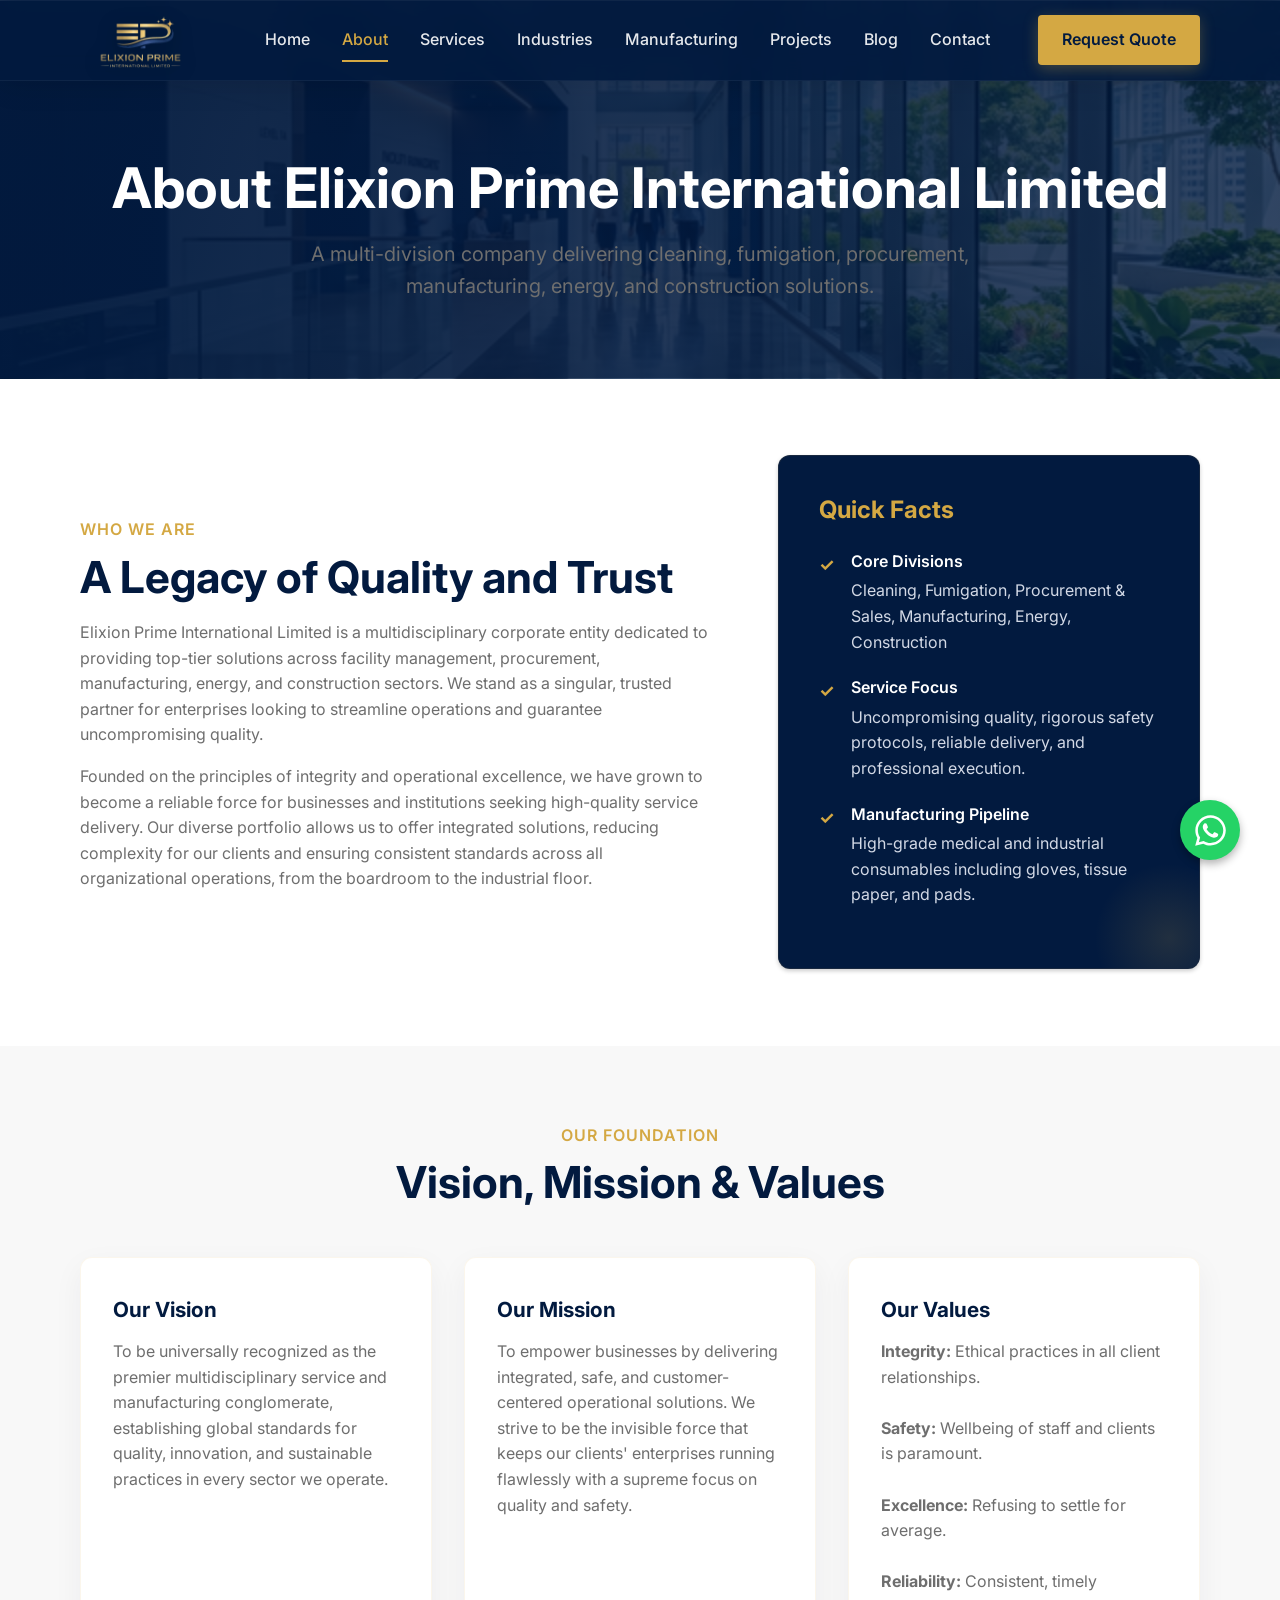
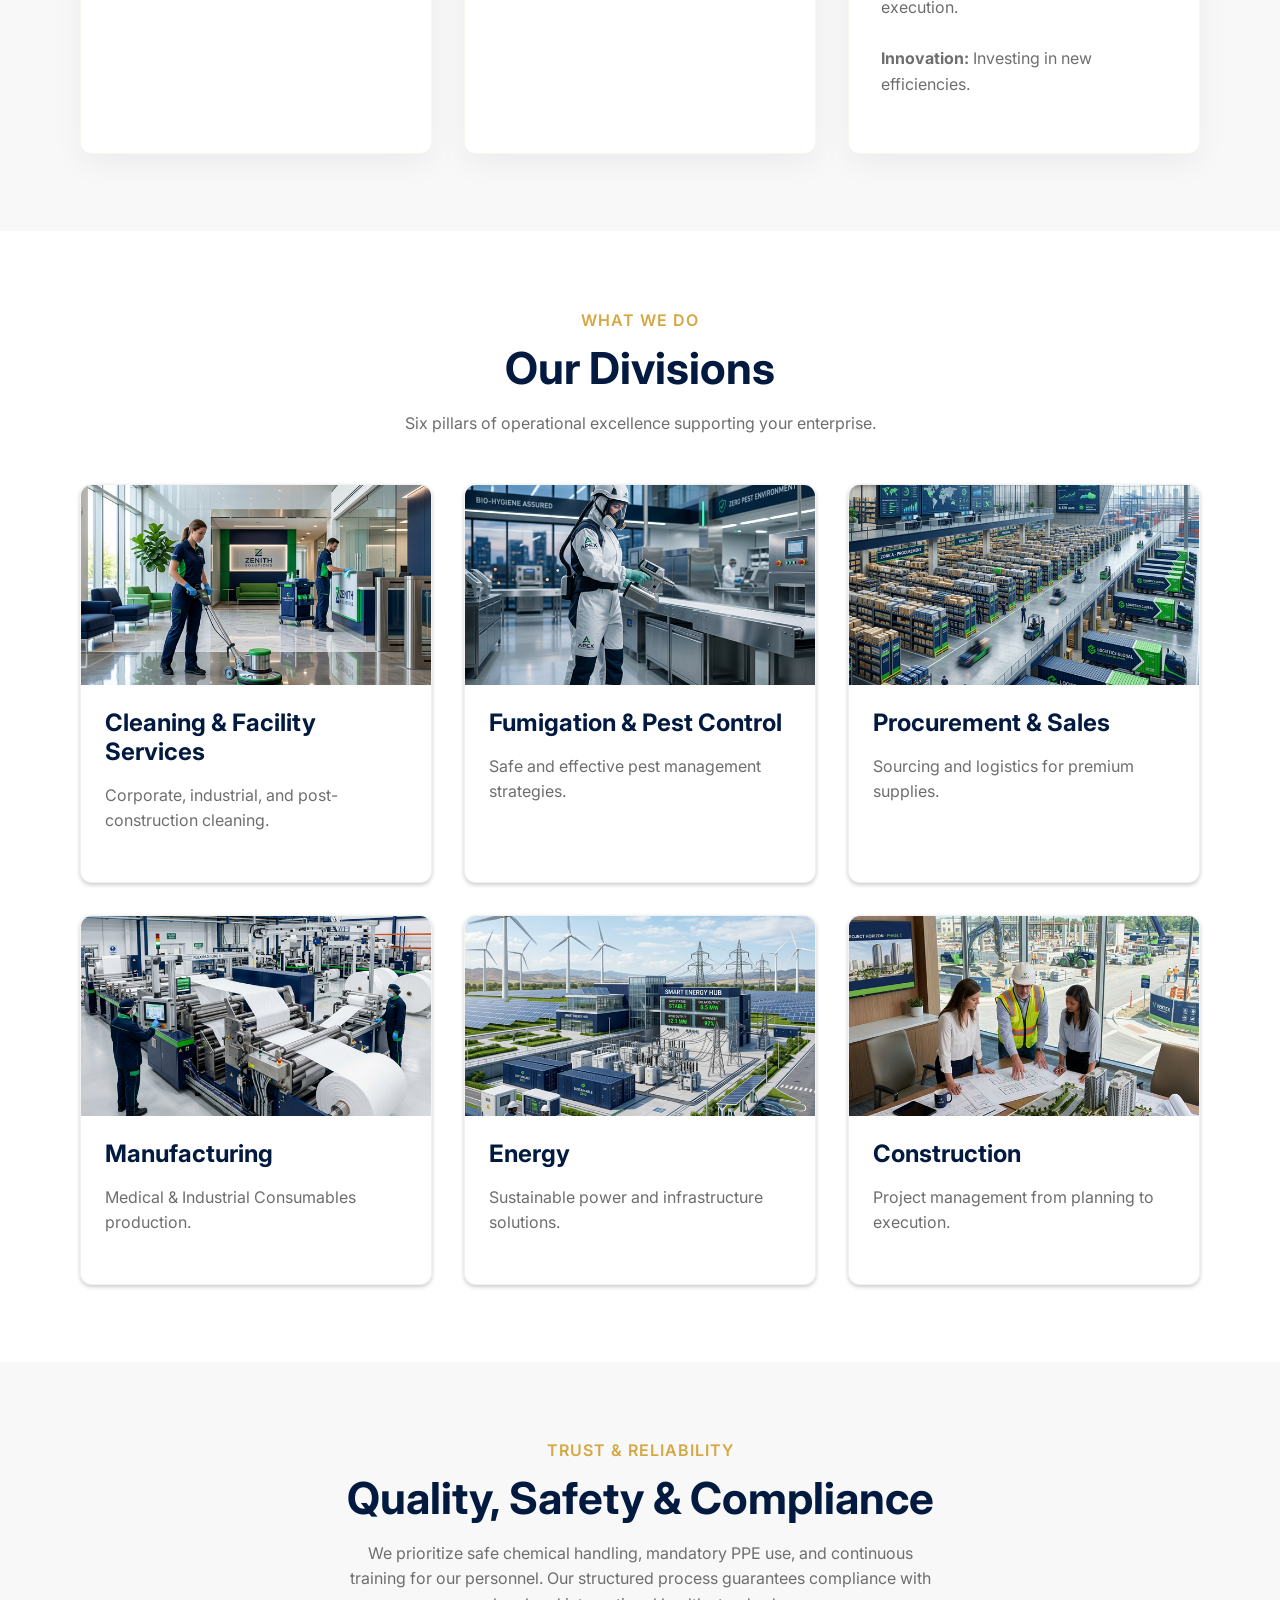
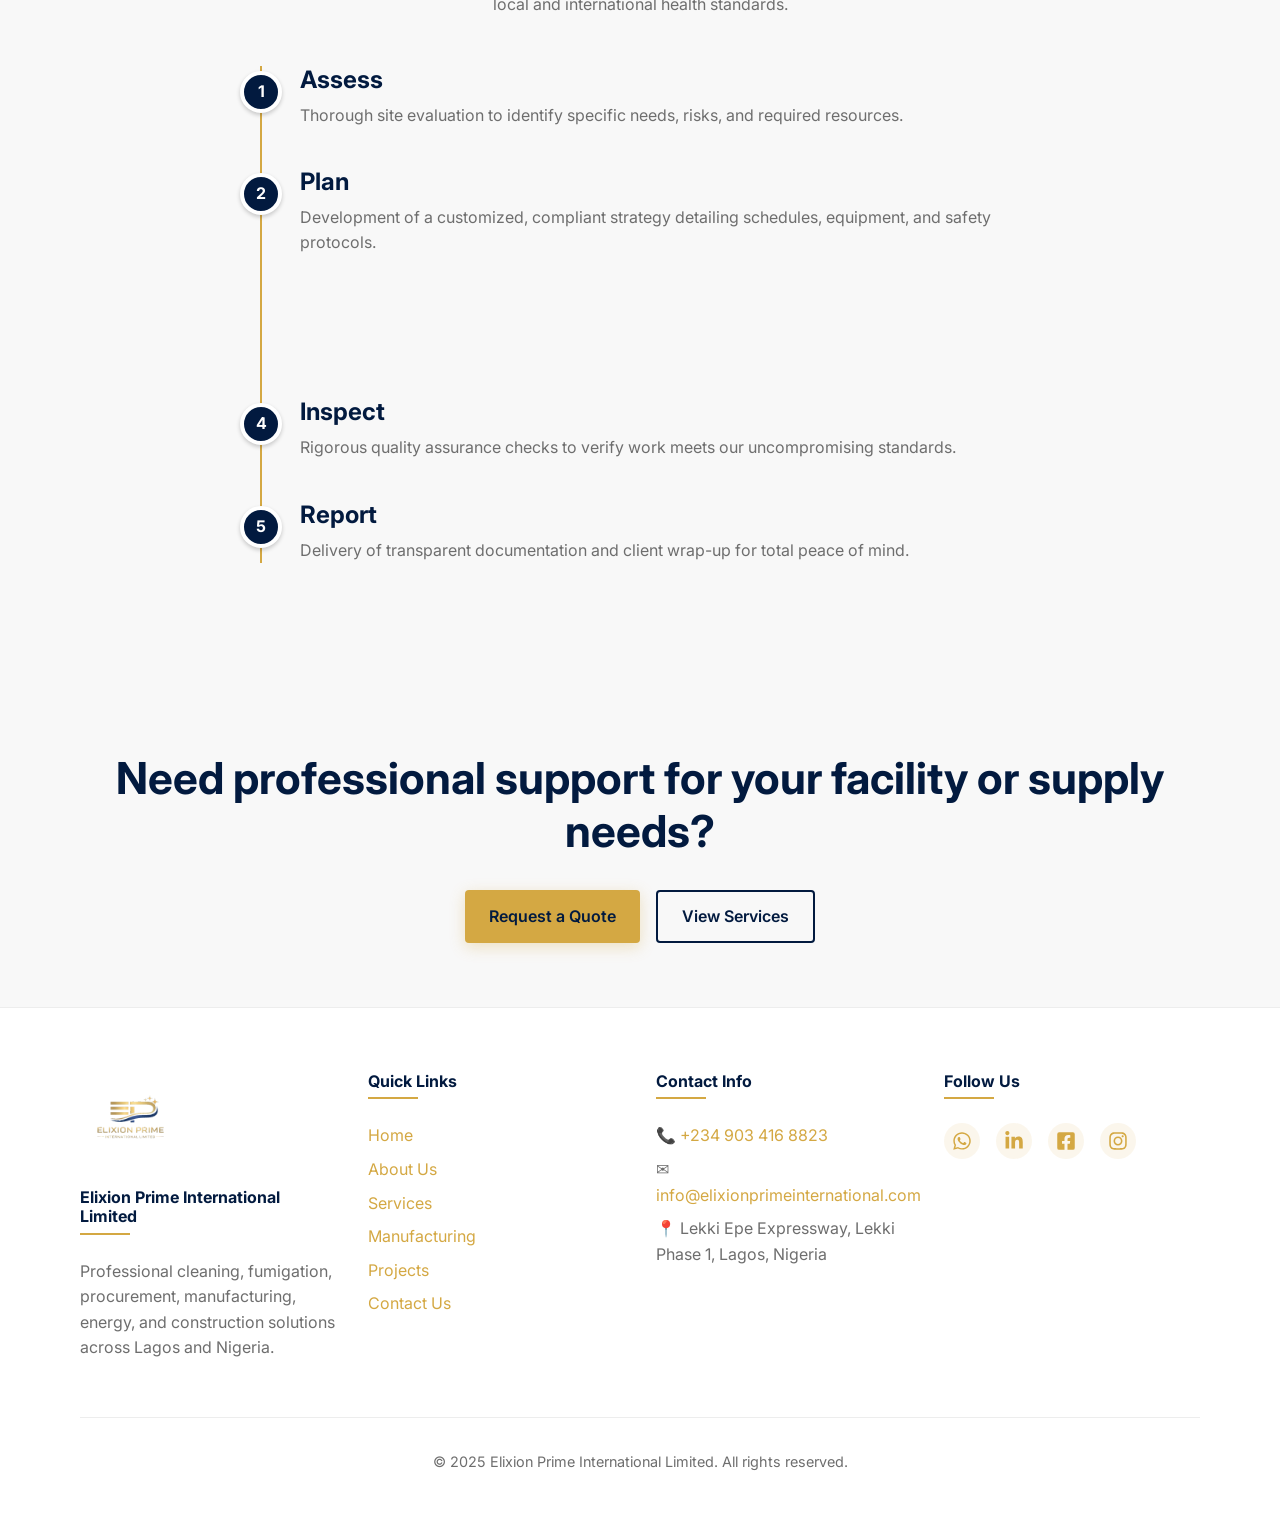
==== about.html @ bcce1fc8 "Add files via upload" ====
<!DOCTYPE html>
<html lang="en">

<head>
    <meta charset="UTF-8">
    <meta name="viewport" content="width=device-width, initial-scale=1.0">
    <title>About Us | Elixion Prime International</title>
    <meta name="description"
        content="Learn about Elixion Prime International Limited, our mission, vision, and core values. A multi-division company delivering cleaning, fumigation, procurement, manufacturing, energy, and construction solutions.">

    <!-- Open Graph Placeholders -->
    <meta property="og:title" content="About Us - Elixion Prime International Limited">
    <meta property="og:description"
        content="A multi-division company delivering cleaning, fumigation, procurement, manufacturing, energy, and construction solutions.">
    <meta property="og:image" content="https://www.elixionprimeinternational.com/logo.png">
    <meta property="og:url" content="https://www.elixionprime.com/about.html">

    <link rel="preconnect" href="https://fonts.googleapis.com">
    <link rel="preconnect" href="https://fonts.gstatic.com" crossorigin>
    <link href="https://fonts.googleapis.com/css2?family=Inter:wght@400;500;600;700;800&display=swap" rel="stylesheet">
    <link rel="stylesheet" href="styles.css">
    <link rel="stylesheet" href="components.css">
    
    <style>
        /* Premium Page Overrides */
        .page-hero {
            position: relative;
            background-color: var(--color-primary) !important;
            background-image: linear-gradient(to right, rgba(2, 26, 63, 0.95) 0%, rgba(2, 26, 63, 0.8) 100%), url('hero-bg.png') !important;
            background-size: cover !important;
            background-position: center !important;
            padding: clamp(8rem, 12vw, 10rem) 0 clamp(4rem, 6vw, 6rem) !important;
            color: var(--color-white) !important;
            margin-top: -80px; /* Pull up behind the transparent header */
            text-align: center;
        }

        .page-hero h1 {
            color: var(--color-white) !important;
            font-size: clamp(2.5rem, 5vw, 3.5rem);
            margin-bottom: 1rem;
            position: relative;
            z-index: 2;
        }

        .page-hero p {
            position: relative;
            z-index: 2;
        }

        .about-grid {
            display: grid;
            grid-template-columns: 3fr 2fr;
            gap: 4rem;
            align-items: center;
        }

        @media (max-width: 992px) {
            .about-grid {
                grid-template-columns: 1fr;
            }
        }

        .value-cards {
            display: grid;
            grid-template-columns: repeat(auto-fit, minmax(280px, 1fr));
            gap: 2rem;
            margin-top: 3rem;
        }

        .value-card {
            background: var(--color-white);
            padding: 2.5rem 2rem;
            border-radius: 12px;
            box-shadow: 0 10px 30px rgba(2, 26, 63, 0.05);
            text-align: left;
            border: 1px solid rgba(212, 168, 67, 0.1);
            position: relative;
            overflow: hidden;
            transition: all 0.4s ease;
            height: 100%;
        }

        .value-card::before {
            content: '';
            position: absolute;
            top: 0;
            left: 0;
            width: 4px;
            height: 100%;
            background: var(--color-gold);
            transform: scaleY(0);
            transform-origin: bottom;
            transition: transform 0.4s ease;
        }

        .value-card:hover {
            transform: translateY(-5px);
            box-shadow: 0 15px 30px rgba(2, 26, 63, 0.08);
        }

        .value-card:hover::before {
            transform: scaleY(1);
            transform-origin: top;
        }
        
        .value-card h3 {
            color: var(--color-primary) !important;
            font-size: 1.3rem;
            margin-bottom: 1rem;
        }

        .quick-facts-card {
            background-color: var(--color-primary) !important;
            color: var(--color-white);
            padding: 2.5rem;
            border-radius: 12px;
            box-shadow: 0 15px 30px rgba(0,0,0,0.15);
            position: relative;
            overflow: hidden;
            border: 1px solid rgba(212, 168, 67, 0.1) !important;
        }

        .quick-facts-card::after {
            content: '';
            position: absolute;
            bottom: 0;
            right: 0;
            width: 150px;
            height: 150px;
            background: radial-gradient(circle, rgba(212, 168, 67, 0.15) 0%, transparent 70%);
            border-radius: 50%;
            transform: translate(30%, 30%);
            pointer-events: none;
        }

        .quick-facts-card h3 {
            color: var(--color-gold) !important;
            margin-bottom: 1.5rem;
            display: inline-block;
            border-bottom: none;
            font-size: 1.5rem;
        }

        .quick-facts-list {
            list-style: none;
            padding: 0;
            margin: 0;
        }

        .quick-facts-list li {
            margin-bottom: 1.25rem !important;
            padding-left: 2rem;
            position: relative;
            color: #D3D9E6 !important;
            line-height: 1.6;
        }

        .quick-facts-list li::before {
            content: '\2713';
            color: var(--color-gold);
            position: absolute;
            left: 0;
            top: 2px;
            font-weight: bold;
            font-size: 1.1rem;
        }

        .quick-facts-list strong {
            color: var(--color-white);
            font-weight: 600;
            display: block;
            margin-bottom: 0.25rem;
        }
    </style>
</head>

<body>

    <!-- Header -->
    <header class="header">
        <div class="container nav-container" style="position: relative;">
            <a href="index.html" class="logo"><img src="logo.png" alt="Elixion Prime logo"></a>
            <nav aria-label="Main Navigation">
                
        <ul class="nav-menu">
          <li><a href="index.html" class="nav-link">Home</a></li>
          <li><a href="about.html" class="nav-link active">About</a></li>
          <li class="dropdown">
            <a href="services.html" class="nav-link">Services</a>
            <div class="dropdown-content">
              <a href="cleaning.html">Professional Cleaning</a>
              <a href="fumigation.html">Fumigation & Pest Control</a>
              <a href="services.html">Procurement</a>
              <a href="manufacturing.html">Manufacturing</a>
              <a href="energy.html">Energy</a>
              <a href="construction.html">Construction</a>
            </div>
          </li>
          <li><a href="industries.html" class="nav-link">Industries</a></li>
          <li><a href="manufacturing.html" class="nav-link">Manufacturing</a></li>
          <li><a href="projects.html" class="nav-link">Projects</a></li>
          <li><a href="blog.html" class="nav-link">Blog</a></li>
          <li><a href="contact.html" class="nav-link">Contact</a></li>
          <li><a href="#" onclick="window.open(window.buildWaLink('Hello Elixion Prime, I’d like to request a quote. Service: [Cleaning/Fumigation/Procurement/Manufacturing/Energy/Construction]. Location: [ ].'), '_blank'); return false;" class="btn btn-primary" style="margin-left: 1rem;">Request Quote</a></li>
        </ul>
            </nav>
            <button class="hamburger" aria-expanded="false" aria-label="Toggle navigation">
                &#9776;
            </button>
        </div>
    </header>

    <!-- Page Hero -->
    <section class="page-hero">
        <div class="container">
            <h1>About Elixion Prime International Limited</h1>
            <p style="font-size: 1.25rem; max-width: 800px; margin: 0 auto; color: #E0E0E0;">A multi-division company
                delivering cleaning, fumigation, procurement, manufacturing, energy, and construction solutions.</p>
        </div>
    </section>

    <!-- Company Overview -->
    <section class="section">
        <div class="container about-grid">
            <div class="overview-text">
                <span class="section-subtitle">Who We Are</span>
                <h2>A Legacy of Quality and Trust</h2>
                <p>Elixion Prime International Limited is a multidisciplinary corporate entity dedicated to providing
                    top-tier solutions across facility management, procurement, manufacturing, energy, and construction
                    sectors. We stand as a singular, trusted partner for enterprises looking to streamline operations
                    and guarantee uncompromising quality.</p>
                <p>Founded on the principles of integrity and operational excellence, we have grown to become a reliable
                    force for businesses and institutions seeking high-quality service delivery. Our diverse
                    portfolio allows us to offer integrated solutions, reducing complexity for our clients and ensuring
                    consistent standards across all organizational operations, from the boardroom to the industrial
                    floor.</p>
            </div>

            <div class="quick-facts-card premium-animate-up">
                <h3>Quick Facts</h3>
                <ul class="quick-facts-list">
                    <li><strong>Core Divisions</strong> Cleaning, Fumigation, Procurement & Sales, Manufacturing, Energy, Construction</li>
                    <li><strong>Service Focus</strong> Uncompromising quality, rigorous safety protocols, reliable delivery, and professional execution.</li>
                    <li><strong>Manufacturing Pipeline</strong> High-grade medical and industrial consumables including gloves, tissue paper, and pads.</li>
                </ul>
            </div>
        </div>
    </section>

    <!-- Mission, Vision & Values -->
    <section class="section" style="background-color: var(--color-off-white);">
        <div class="container">
            <div class="section-header">
                <span class="section-subtitle">Our Foundation</span>
                <h2>Vision, Mission & Values</h2>
            </div>
            <div class="value-cards">
                <div class="value-card premium-animate-up premium-delay-1">
                    <h3>Our Vision</h3>
                    <p>To be universally recognized as the premier multidisciplinary service and manufacturing
                        conglomerate, establishing global standards for quality, innovation, and sustainable practices
                        in every sector we operate.</p>
                </div>
                <div class="value-card premium-animate-up premium-delay-2">
                    <h3>Our Mission</h3>
                    <p>To empower businesses by delivering integrated, safe, and customer-centered operational
                        solutions. We strive to be the invisible force that keeps our clients' enterprises running
                        flawlessly with a supreme focus on quality and safety.</p>
                </div>
                <div class="value-card premium-animate-up premium-delay-3">
                    <h3>Our Values</h3>
                    <p><strong>Integrity:</strong> Ethical practices in all client relationships.<br><br>
                        <strong>Safety:</strong> Wellbeing of staff and clients is paramount.<br><br>
                        <strong>Excellence:</strong> Refusing to settle for average.<br><br>
                        <strong>Reliability:</strong> Consistent, timely execution.<br><br>
                        <strong>Innovation:</strong> Investing in new efficiencies.
                    </p>
                </div>
            </div>
        </div>
    </section>

    <!-- Our Divisions Grid -->
    <section class="section">
        <div class="container">
            <div class="section-header">
                <span class="section-subtitle">What We Do</span>
                <h2>Our Divisions</h2>
                <p style="color: var(--color-text-light);">Six pillars of operational excellence supporting your enterprise.</p>
            </div>
            <div class="card-grid">
                <a href="cleaning.html" class="card">
                    <img src="cleaning-service.png" alt="Cleaning Services" class="card-img" loading="lazy" decoding="async">
                    <div class="card-body">
                        <h3 class="card-title">Cleaning & Facility Services</h3>
                        <p class="card-text">Corporate, industrial, and post-construction cleaning.</p>
                    </div>
                </a>
                <a href="fumigation.html" class="card">
                    <img src="fumigation-service.png" alt="Fumigation" class="card-img" loading="lazy" decoding="async">
                    <div class="card-body">
                        <h3 class="card-title">Fumigation & Pest Control</h3>
                        <p class="card-text">Safe and effective pest management strategies.</p>
                    </div>
                </a>
                <a href="services.html" class="card">
                    <img src="procurement-service.png" alt="Procurement" class="card-img" loading="lazy" decoding="async">
                    <div class="card-body">
                        <h3 class="card-title">Procurement & Sales</h3>
                        <p class="card-text">Sourcing and logistics for premium supplies.</p>
                    </div>
                </a>
                <a href="manufacturing.html" class="card">
                    <img src="manufacturing-service.png" alt="Manufacturing" class="card-img" loading="lazy" decoding="async">
                    <div class="card-body">
                        <h3 class="card-title">Manufacturing</h3>
                        <p class="card-text">Medical & Industrial Consumables production.</p>
                    </div>
                </a>
                <a href="services.html" class="card">
                    <img src="energy-service.png" alt="Energy" class="card-img" loading="lazy" decoding="async">
                    <div class="card-body">
                        <h3 class="card-title">Energy</h3>
                        <p class="card-text">Sustainable power and infrastructure solutions.</p>
                    </div>
                </a>
                <a href="services.html" class="card">
                    <img src="construction-service.png" alt="Construction" class="card-img" loading="lazy" decoding="async">
                    <div class="card-body">
                        <h3 class="card-title">Construction</h3>
                        <p class="card-text">Project management from planning to execution.</p>
                    </div>
                </a>
            </div>
        </div>
    </section>

    <!-- Quality, Safety & Compliance -->
    <section class="section" style="background-color: var(--color-off-white);">
        <div class="container">
            <div class="section-header">
                <span class="section-subtitle">Trust & Reliability</span>
                <h2>Quality, Safety & Compliance</h2>
                <p style="max-width: 600px; margin: 0 auto; color: var(--color-text-light);">We prioritize safe chemical
                    handling, mandatory PPE use, and continuous training for our personnel. Our structured process
                    guarantees compliance with local and international health standards.</p>
            </div>

            <div class="process-timeline">
                <div class="timeline-step premium-animate-up">
                    <div class="step-marker">1</div>
                    <h3>Assess</h3>
                    <p>Thorough site evaluation to identify specific needs, risks, and required resources.</p>
                </div>
                <div class="timeline-step premium-animate-up">
                    <div class="step-marker">2</div>
                    <h3>Plan</h3>
                    <p>Development of a customized, compliant strategy detailing schedules, equipment, and safety
                        protocols.</p>
                </div>
                <div class="timeline-step premium-animate-up">
                    <div class="step-marker">3</div>
                    <h3>Execute</h3>
                    <p>Implementation by trained professionals utilizing appropriate PPE and specialized tools.</p>
                </div>
                <div class="timeline-step premium-animate-up">
                    <div class="step-marker">4</div>
                    <h3>Inspect</h3>
                    <p>Rigorous quality assurance checks to verify work meets our uncompromising standards.</p>
                </div>
                <div class="timeline-step premium-animate-up">
                    <div class="step-marker">5</div>
                    <h3>Report</h3>
                    <p>Delivery of transparent documentation and client wrap-up for total peace of mind.</p>
                </div>
            </div>
        </div>
    </section>

    <!-- CTA Strip -->
    <section class="cta-banner" style="background-color: var(--color-off-white) !important; color: var(--color-text-main) !important;">
        <div class="container">
            <h2 style="color: var(--color-navy) !important;">Need professional support for your facility or supply needs?</h2>
            <div style="display: flex; gap: 1rem; justify-content: center; flex-wrap: wrap; margin-top: 2rem;">
                <a href="#"
                    onclick="window.open(window.buildWaLink('Hello Elixion Prime, I’d like to request a quote. Service: [Cleaning/Fumigation/Procurement/Manufacturing/Energy/Construction]. Location: [ ].'), '_blank'); return false;"
                    class="btn btn-primary">Request a Quote</a>
                <a href="services.html" class="btn btn-secondary">View Services</a>
            </div>
        </div>
    </section>

    <!-- Footer -->
    <footer class="footer">
        <div class="container">
            <div class="footer-grid">
                <div class="footer-col">
                    <a href="index.html" class="footer-logo"><img src="logo.png" alt="Elixion Prime logo"></a>
                    <h4>Elixion Prime International Limited</h4>
                    <p>Professional cleaning, fumigation, procurement, manufacturing, energy, and construction solutions
                        across Lagos and Nigeria.</p>
                </div>
                <div class="footer-col">
                    <h4>Quick Links</h4>
                    <ul>
                        <li><a href="index.html">Home</a></li>
                        <li><a href="about.html">About Us</a></li>
                        <li><a href="services.html">Services</a></li>
                        <li><a href="manufacturing.html">Manufacturing</a></li>
                        <li><a href="projects.html">Projects</a></li>
                        <li><a href="contact.html">Contact Us</a></li>
                    </ul>
                </div>
                <div class="footer-col">
                    <h4>Contact Info</h4>
                    <ul>
                        <li>&#128222; <a href="tel:+2349034168823">+234 903 416 8823</a></li>
                        <li>&#9993; <a href="mailto:info@elixionprimeinternational.com">info@elixionprimeinternational.com</a></li>
                        <li>&#128205; Lekki Epe Expressway, Lekki Phase 1, Lagos, Nigeria</li>
                    </ul>
                </div>
                <div class="footer-col">
                    <h4>Follow Us</h4>
                    <div style="display: flex; gap: 1rem; margin-top: 0.5rem; flex-wrap: wrap;">
            <a href="https://wa.me/2349034168823" target="_blank" rel="noopener" aria-label="WhatsApp" style="display:flex; align-items:center; justify-content:center; width:36px; height:36px; border-radius:50%; background:rgba(212,168,67,0.1); color:var(--color-gold); transition:all 0.3s ease;">
                <svg width="20" height="20" fill="currentColor" viewBox="0 0 448 512"><path d="M380.9 97.1C339 55.1 283.2 32 223.9 32c-122.4 0-222 99.6-222 222 0 39.1 10.2 77.3 29.6 111L0 480l117.7-30.9c32.4 17.7 68.9 27 106.1 27h.1c122.3 0 224.1-99.6 224.1-222 0-59.3-25.2-115-67.1-157.1zm-157 341.6c-33.2 0-65.7-8.9-94-25.7l-6.7-4-69.8 18.3L72 359.2l-4.4-7c-18.5-29.4-28.2-63.3-28.2-98.2 0-101.7 82.8-184.5 184.6-184.5 49.3 0 95.6 19.2 130.4 54.1 34.8 34.9 56.2 81.2 56.1 130.5 0 101.8-84.9 184.6-186.6 184.6zm101.2-138.2c-5.5-2.8-32.8-16.2-37.9-18-5.1-1.9-8.8-2.8-12.5 2.8-3.7 5.6-14.3 18-17.6 21.8-3.2 3.7-6.5 4.2-12 1.4-32.6-16.3-54-29.1-75.5-66-5.7-9.8 5.7-9.1 16.3-30.3 1.8-3.7.9-6.9-.5-9.7-1.4-2.8-12.5-30.1-17.1-41.2-4.5-10.8-9.1-9.3-12.5-9.5-3.2-.2-6.9-.2-10.6-.2-3.7 0-9.7 1.4-14.8 6.9-5.1 5.6-19.4 19-19.4 46.3 0 27.3 19.9 53.7 22.6 57.4 2.8 3.7 39.1 59.7 94.8 83.8 35.2 15.2 49 16.5 66.6 13.9 10.7-1.6 32.8-13.4 37.4-26.4 4.6-13 4.6-24.1 3.2-26.4-1.3-2.5-5-3.9-10.5-6.6z"/></svg>
            </a>
            <a href="https://linkedin.com/company/elixionprime" target="_blank" rel="noopener" aria-label="LinkedIn" style="display:flex; align-items:center; justify-content:center; width:36px; height:36px; border-radius:50%; background:rgba(212,168,67,0.1); color:var(--color-gold); transition:all 0.3s ease;">
                <svg width="20" height="20" fill="currentColor" viewBox="0 0 448 512"><path d="M100.28 448H7.4V148.9h92.88zM53.79 108.1C24.09 108.1 0 83.5 0 53.8a53.79 53.79 0 0 1 107.58 0c0 29.7-24.1 54.3-53.79 54.3zM447.9 448h-92.68V302.4c0-34.7-.7-79.2-48.29-79.2-48.29 0-55.69 37.7-55.69 76.7V448h-92.78V148.9h89.08v40.8h1.3c12.4-23.5 42.69-48.3 87.88-48.3 94 0 111.28 61.9 111.28 142.3V448z"/></svg>
            </a>
            <a href="https://facebook.com/elixionprime" target="_blank" rel="noopener" aria-label="Facebook" style="display:flex; align-items:center; justify-content:center; width:36px; height:36px; border-radius:50%; background:rgba(212,168,67,0.1); color:var(--color-gold); transition:all 0.3s ease;">
                <svg width="20" height="20" fill="currentColor" viewBox="0 0 448 512"><path d="M400 32H48A48 48 0 0 0 0 80v352a48 48 0 0 0 48 48h137.25V327.69h-63V256h63v-54.64c0-62.15 37-96.48 93.67-96.48 27.14 0 55.52 4.84 55.52 4.84v61h-31.28c-30.8 0-40.41 19.12-40.41 38.73V256h68.78l-11 71.69h-57.78V480H400a48 48 0 0 0 48-48V80a48 48 0 0 0-48-48z"/></svg>
            </a>
            <a href="https://instagram.com/elixionprime" target="_blank" rel="noopener" aria-label="Instagram" style="display:flex; align-items:center; justify-content:center; width:36px; height:36px; border-radius:50%; background:rgba(212,168,67,0.1); color:var(--color-gold); transition:all 0.3s ease;">
                <svg width="20" height="20" fill="currentColor" viewBox="0 0 448 512"><path d="M224.1 141c-63.6 0-114.9 51.3-114.9 114.9s51.3 114.9 114.9 114.9S339 319.5 339 255.9 287.7 141 224.1 141zm0 189.6c-41.1 0-74.7-33.5-74.7-74.7s33.5-74.7 74.7-74.7 74.7 33.5 74.7 74.7-33.6 74.7-74.7 74.7zm146.4-194.3c0 14.9-12 26.8-26.8 26.8-14.9 0-26.8-12-26.8-26.8s12-26.8 26.8-26.8 26.8 12 26.8 26.8zm76.1 27.2c-1.7-35.9-9.9-67.7-36.2-93.9-26.2-26.2-58-34.4-93.9-36.2-37-2.1-147.9-2.1-184.9 0-35.8 1.7-67.6 9.9-93.9 36.1s-34.4 58-36.2 93.9c-2.1 37-2.1 147.9 0 184.9 1.7 35.9 9.9 67.7 36.2 93.9s58 34.4 93.9 36.2c37 2.1 147.9 2.1 184.9 0 35.9-1.7 67.7-9.9 93.9-36.2 26.2-26.2 34.4-58 36.2-93.9 2.1-37 2.1-147.8 0-184.8zM398.8 388c-7.8 19.6-22.9 34.7-42.6 42.6-29.5 11.7-99.5 9-132.1 9s-102.7 2.6-132.1-9c-19.6-7.8-34.7-22.9-42.6-42.6-11.7-29.5-9-99.5-9-132.1s-2.6-102.7 9-132.1c7.8-19.6 22.9-34.7 42.6-42.6 29.5-11.7 99.5-9 132.1-9s102.7-2.6 132.1 9c19.6 7.8 34.7 22.9 42.6 42.6 11.7 29.5 9 99.5 9 132.1s2.7 102.7-9 132.1z"/></svg>
            </a>
          </div>
                </div>
            </div>
            <div class="footer-bottom">
                <p>&copy; 2025 Elixion Prime International Limited. All rights reserved.</p>
            </div>
        </div>
    </footer>

    <!-- WhatsApp Float -->
    <a href="https://wa.me/2349034168823" class="whatsapp-float" aria-label="Chat with Elixion on WhatsApp"
        target="_blank" rel="noopener">
        <svg xmlns="http://www.w3.org/2000/svg" viewBox="0 0 448 512">
            <path
                d="M380.9 97.1C339 55.1 283.2 32 223.9 32c-122.4 0-222 99.6-222 222 0 39.1 10.2 77.3 29.6 111L0 480l117.7-30.9c32.4 17.7 68.9 27 106.1 27h.1c122.3 0 224.1-99.6 224.1-222 0-59.3-25.2-115-67.1-157.1zm-157 341.6c-33.2 0-65.7-8.9-94-25.7l-6.7-4-69.8 18.3L72 359.2l-4.4-7c-18.5-29.4-28.2-63.3-28.2-98.2 0-101.7 82.8-184.5 184.6-184.5 49.3 0 95.6 19.2 130.4 54.1 34.8 34.9 56.2 81.2 56.1 130.5 0 101.8-84.9 184.6-186.6 184.6zm101.2-138.2c-5.5-2.8-32.8-16.2-37.9-18-5.1-1.9-8.8-2.8-12.5 2.8-3.7 5.6-14.3 18-17.6 21.8-3.2 3.7-6.5 4.2-12 1.4-32.6-16.3-54-29.1-75.5-66-5.7-9.8 5.7-9.1 16.3-30.3 1.8-3.7.9-6.9-.5-9.7-1.4-2.8-12.5-30.1-17.1-41.2-4.5-10.8-9.1-9.3-12.5-9.5-3.2-.2-6.9-.2-10.6-.2-3.7 0-9.7 1.4-14.8 6.9-5.1 5.6-19.4 19-19.4 46.3 0 27.3 19.9 53.7 22.6 57.4 2.8 3.7 39.1 59.7 94.8 83.8 35.2 15.2 49 16.5 66.6 13.9 10.7-1.6 32.8-13.4 37.4-26.4 4.6-13 4.6-24.1 3.2-26.4-1.3-2.5-5-3.9-10.5-6.6z" />
        </svg>
    </a>

    <script type="module" src="whatsapp.js" defer></script>
    <script src="main.js" defer></script>
    
    <!-- Premium Enhancements & Animations -->
    <style>
        /* 1. Premium Header Layout & Breakout Logo Positioning */
        .header {
            background: rgba(2, 26, 63, 0.9) !important;
            backdrop-filter: blur(12px);
            -webkit-backdrop-filter: blur(12px);
            border-bottom: 1px solid rgba(255, 255, 255, 0.05);
            box-shadow: 0 4px 30px rgba(0, 0, 0, 0.1);
            position: sticky;
            top: 0;
            z-index: 1000;
        }

        .logo {
            position: relative;
            display: flex;
            align-items: center;
            height: 80px; 
            width: 140px; 
        }

        .logo img {
            position: absolute;
            top: 20px; 
            height: 120px !important;
            transition: transform 0.4s cubic-bezier(0.175, 0.885, 0.32, 1.275), filter 0.3s !important;
            transform-origin: top left;
            filter: drop-shadow(0 4px 10px rgba(0,0,0,0.3));
            z-index: 1001; 
        }

        @media (max-width: 768px) {
            .logo img {
                height: 80px !important;
                top: 50%;
                transform: translateY(-50%) !important;
            }
        }

        .footer-logo img {
            height: 100px !important;
            transition: transform 0.4s cubic-bezier(0.175, 0.885, 0.32, 1.275) !important;
            transform-origin: center center;
        }

            .logo img {
        /* Premium Background Hover Mechanics */
        border-radius: 100px;
        padding: 0;
        transition: transform 0.4s cubic-bezier(0.175, 0.885, 0.32, 1.275), filter 0.3s, background-color 0.4s, padding 0.4s !important;
    }

    .logo img:hover {
        transform: scale(1.05) !important;
        background-color: #ffffff;
        padding: 10px;
        box-shadow: 0 8px 25px rgba(0,0,0,0.15);
    }
    
    .footer-logo img:hover {
        transform: scale(1.05) !important;
    }

        /* 2. Glassmorphism navigation links */
        .nav-link {
            color: #fff !important; 
            opacity: 0.9;
        }
        .nav-link:hover, .nav-link.active {
            color: var(--color-gold) !important;
            opacity: 1;
        }

        /* 3. Advanced Button "Shine" Animation */
        .btn-primary {
            background: var(--color-gold) !important;
            color: var(--color-primary) !important;
            position: relative;
            overflow: hidden;
            z-index: 1;
            transform-style: preserve-3d;
            border: none;
            box-shadow: 0 4px 15px rgba(212, 168, 67, 0.3);
        }

        .btn-primary:hover {
            transform: translateY(-2px);
            box-shadow: 0 8px 25px rgba(212, 168, 67, 0.4);
        }

        .btn-primary::after {
            content: '';
            position: absolute;
            top: 0;
            left: -100%;
            width: 50%;
            height: 100%;
            background: linear-gradient(to right, rgba(255, 255, 255, 0) 0%, rgba(255, 255, 255, 0.5) 50%, rgba(255, 255, 255, 0) 100%);
            transform: skewX(-25deg);
            animation: shine 4s infinite;
            z-index: -1;
        }

        .cta-banner .btn-secondary {
            border-color: var(--color-primary) !important;
            color: var(--color-primary) !important;
        }
        
        .cta-banner .btn-secondary:hover {
            background: var(--color-primary) !important;
            color: #fff !important;
        }

        @keyframes shine {
            0% { left: -100%; }
            20% { left: 200%; }
            100% { left: 200%; }
        }

        /* 4. Advanced Card Hover Micro-interactions */
        .card {
            transition: transform 0.5s cubic-bezier(0.175, 0.885, 0.32, 1.275), box-shadow 0.5s ease;
            will-change: transform;
            border: 1px solid rgba(0,0,0,0.05);
            border-radius: 12px;
            overflow: hidden;
        }
        
        .card .card-img {
            transition: transform 0.6s ease;
        }

        .card:hover {
            transform: translateY(-10px);
            box-shadow: 0 20px 40px rgba(2, 26, 63, 0.08), 0 5px 15px rgba(2, 26, 63, 0.05);
            border-color: rgba(212, 168, 67, 0.3);
        }
        
        .card:hover .card-img {
            transform: scale(1.05);
        }

        /* Timeline Step Enhancements */
        .timeline-step {
            transition: transform 0.3s ease;
        }
        .timeline-step:hover {
            transform: translateX(10px);
        }
        .step-marker {
            transition: transform 0.3s ease, background 0.3s ease, color 0.3s ease;
        }
        .timeline-step:hover .step-marker {
            transform: scale(1.1);
            background-color: var(--color-gold);
            color: var(--color-primary);
        }

        /* 5. Scroll Animations */
        .premium-animate-up {
            opacity: 0;
            transform: translateY(40px);
            transition: opacity 0.8s cubic-bezier(0.25, 0.46, 0.45, 0.94),
                transform 0.8s cubic-bezier(0.25, 0.46, 0.45, 0.94);
            will-change: opacity, transform;
        }

        .premium-animate-up.is-visible {
            opacity: 1;
            transform: translateY(0);
        }

        .premium-delay-1 { transition-delay: 0.1s; }
        .premium-delay-2 { transition-delay: 0.2s; }
        .premium-delay-3 { transition-delay: 0.3s; }
        .premium-delay-4 { transition-delay: 0.4s; }

        html {
            scroll-behavior: smooth;
        }
        
        .card-img {
            background: var(--color-off-white);
        }
    </style>

    <script>
        document.addEventListener("DOMContentLoaded", () => {
            // Setup Elements for Animation
            const targets = document.querySelectorAll('.section-subtitle, h2, .card, .value-card, .quick-facts-card, .timeline-step, .overview-text p');

            targets.forEach((el, index) => {
                el.classList.add('premium-animate-up');
                // Staggered delay logic
                if (el.parentElement && (el.parentElement.classList.contains('card-grid') || el.parentElement.classList.contains('value-cards') || el.parentElement.classList.contains('process-timeline'))) {
                    const siblingIndex = Array.from(el.parentElement.children).indexOf(el);
                    const delayClass = 'premium-delay-' + ((siblingIndex % 4) + 1);
                    el.classList.add(delayClass);
                }
            });

            const observerOptions = {
                root: null,
                rootMargin: '0px 0px -10% 0px',
                threshold: 0.1
            };

            const observer = new IntersectionObserver((entries, observer) => {
                entries.forEach(entry => {
                    if (entry.isIntersecting) {
                        entry.target.classList.add('is-visible');
                        observer.unobserve(entry.target);
                    }
                });
            }, observerOptions);

            document.querySelectorAll('.premium-animate-up').forEach(el => {
                const rect = el.getBoundingClientRect();
                if (rect.top < window.innerHeight) {
                    setTimeout(() => { el.classList.add('is-visible'); }, 50);
                } else {
                    observer.observe(el);
                }
            });
        });
    </script>
</body>

</html>
---- styles.css ----
/* Base and Reset */
:root {
  /* Brand Color Tokens */
  --color-primary: #021A3F;
  --color-gold: #D4A843;
  --color-gold-dark: #B88A2E;
  --color-gold-light: #F3D37A;
  --color-silver-light: #D9D9D9;
  --color-silver-medium: #A6A6A6;
  --color-silver-dark: #6E6E6E;
  --color-star: #FFD966;

  /* Legacy variable mappings (to reduce changes needed in components) */
  --color-navy: var(--color-primary);
  --color-navy-light: #032454; /* Slightly lighter navy for contrast areas */
  --color-white: #FFFFFF;
  --color-off-white: #F8F8F8;
  --color-green: var(--color-gold);
  --color-green-dark: var(--color-gold-dark);
  --color-text-main: var(--color-primary);
  --color-text-light: var(--color-silver-dark);
  --color-border: rgba(166, 166, 166, 0.2);

  --font-primary: 'Inter', sans-serif;

  --shadow-sm: 0 2px 4px rgba(0, 0, 0, 0.2);
  --shadow-md: 0 4px 8px rgba(0, 0, 0, 0.3);
  --shadow-lg: 0 8px 16px rgba(0, 0, 0, 0.4);

  --transition: all 0.3s ease;

  --container-width: 1120px;
}

* {
  margin: 0;
  padding: 0;
  box-sizing: border-box;
}

*:focus-visible {
  outline: 2px solid var(--color-star);
  outline-offset: 2px;
}

body {
  font-family: var(--font-primary);
  color: var(--color-text-main);
  background-color: var(--color-white);
  line-height: 1.6;
}

a {
  text-decoration: none;
  color: var(--color-gold);
  transition: var(--transition);
}

a:hover {
  color: var(--color-star);
}

ul {
  list-style: none;
}

img {
  max-width: 100%;
  height: auto;
  display: block;
}

/* Typography */
h1,
h2,
h3,
h4,
h5,
h6 {
  color: var(--color-primary);
  font-weight: 700;
  line-height: 1.2;
}

h1 {
  font-size: clamp(2.5rem, 5vw, 3.5rem);
  margin-bottom: 1rem;
}

h2 {
  font-size: clamp(2rem, 4vw, 2.75rem);
  margin-bottom: 1rem;
}

h3 {
  font-size: clamp(1.25rem, 3vw, 1.5rem);
  margin-bottom: 0.75rem;
}

p {
  color: var(--color-text-light);
  margin-bottom: 1rem;
}

/* Layout Grid */
.container {
  width: min(var(--container-width), 92%);
  margin: 0 auto;
}

.section {
  padding-block: clamp(3rem, 6vw, 5rem);
}

/* Header */
.header {
  background-color: var(--color-primary);
  box-shadow: 0 1px 0 var(--color-border);
  position: sticky;
  top: 0;
  width: 100%;
  z-index: 1000;
}

.nav-container {
  display: flex;
  justify-content: space-between;
  align-items: center;
  height: 80px;
}

.logo {
  font-size: 1.5rem;
  font-weight: 800;
  color: var(--color-silver-light);
  display: flex;
  align-items: center;
  gap: 0.5rem;
}

.logo img {
  height: 60px;
  width: auto;
  object-fit: contain;
}

.logo span {
  color: var(--color-gold);
}

.footer-logo {
  display: inline-flex;
  align-items: center;
  margin-bottom: 1rem;
}

.footer-logo img {
  height: 60px;
  width: auto;
  object-fit: contain;
}

.nav-menu {
  display: flex;
  gap: 2rem;
  align-items: center;
}

.nav-link {
  font-weight: 500;
  color: var(--color-silver-light);
  position: relative;
  padding: 0.5rem 0;
  min-height: 44px;
  /* Touch target */
  display: flex;
  align-items: center;
}

.nav-link::after {
  content: '';
  position: absolute;
  width: 0;
  height: 2px;
  bottom: 0;
  left: 0;
  background-color: var(--color-gold);
  transition: var(--transition);
}

.nav-link:hover::after,
.nav-link.active::after {
  width: 100%;
}

.nav-link:hover,
.nav-link.active {
  color: var(--color-gold);
}

.hamburger {
  display: none;
  cursor: pointer;
  background: none;
  border: none;
  font-size: 1.5rem;
  color: var(--color-silver-light);
}

/* Footer */
.footer {
  background-color: var(--color-white);
  border-top: 1px solid var(--color-border);
  color: var(--color-text-light);
  padding: 4rem 0 2rem;
}

.footer-grid {
  display: grid;
  grid-template-columns: repeat(auto-fit, minmax(250px, 1fr));
  gap: 2rem;
  margin-bottom: 3rem;
}

.footer-col h4 {
  color: var(--color-primary);
  margin-bottom: 1.5rem;
  position: relative;
  padding-bottom: 0.5rem;
}

.footer-col h4::after {
  content: '';
  position: absolute;
  left: 0;
  bottom: 0;
  width: 50px;
  height: 2px;
  background-color: var(--color-gold);
}

.footer-col p,
.footer-col li {
  color: var(--color-text-light);
  margin-bottom: 0.5rem;
}

.footer-col a:hover {
  color: var(--color-green);
}

.footer-bottom {
  text-align: center;
  padding-top: 2rem;
  border-top: 1px solid var(--color-border);
  color: var(--color-text-light);
  font-size: 0.9rem;
}

/* Responsive */
@media (max-width: 992px) {
  .nav-menu {
    position: fixed;
    top: 80px;
    left: -100%;
    width: 100%;
    height: calc(100vh - 80px);
    background-color: var(--color-primary);
    flex-direction: column;
    align-items: center;
    padding-top: 2rem;
    transition: var(--transition);
    box-shadow: var(--shadow-md);
  }

  .nav-menu.active {
    left: 0;
  }

  .hamburger {
    display: block;
    min-height: 44px;
    /* Touch target */
    min-width: 44px;
  }
}

@media (max-width: 768px) {
  /* Headings handled via clamp now */
}
---- components.css ----
/* Buttons */
.btn {
    display: inline-flex;
    align-items: center;
    justify-content: center;
    min-height: 44px;
    padding: 0.75rem 1.5rem;
    border-radius: 4px;
    font-weight: 600;
    text-align: center;
    cursor: pointer;
    border: none;
    transition: var(--transition);
}

.btn-primary {
    background-color: var(--color-green);
    color: var(--color-white);
}

.btn-primary:hover {
    background-color: var(--color-green-dark);
    transform: translateY(-2px);
    box-shadow: var(--shadow-md);
}

.btn-secondary {
    background-color: transparent;
    color: var(--color-navy);
    border: 2px solid var(--color-navy);
}

.btn-secondary:hover {
    background-color: var(--color-navy);
    color: var(--color-white);
}

.btn-outline {
    background-color: transparent;
    color: var(--color-green);
    border: 2px solid var(--color-green);
}

.btn-outline:hover {
    background-color: var(--color-green);
    color: var(--color-white);
}

.btn-block {
    display: block;
    width: 100%;
}

/* Cards */
.card-grid {
    display: grid;
    grid-template-columns: repeat(auto-fit, minmax(min(100%, 300px), 1fr));
    gap: 2rem;
}

.card {
    background-color: var(--color-white);
    border-radius: 8px;
    overflow: hidden;
    box-shadow: var(--shadow-sm);
    transition: var(--transition);
    height: 100%;
    display: flex;
    flex-direction: column;
}

.card:hover {
    transform: translateY(-5px);
    box-shadow: var(--shadow-lg);
}

.card-img {
    height: 200px;
    width: 100%;
    object-fit: cover;
}

.card-body {
    padding: 1.5rem;
    flex-grow: 1;
    display: flex;
    flex-direction: column;
}

.card-title {
    margin-bottom: 1rem;
}

.card-text {
    color: var(--color-text-light);
    margin-bottom: 1.5rem;
    flex-grow: 1;
}

/* Section Title */
.section-header {
    text-align: center;
    margin-bottom: 3rem;
    max-width: 800px;
    margin-left: auto;
    margin-right: auto;
}

.section-subtitle {
    color: var(--color-green);
    font-weight: 600;
    text-transform: uppercase;
    letter-spacing: 1px;
    margin-bottom: 0.5rem;
    display: block;
}

/* CTA Banner */
.cta-banner {
    background-color: var(--color-off-white);
    color: var(--color-text-main);
    padding: 4rem 0;
    text-align: center;
}

.cta-banner h2 {
    color: var(--color-navy);
    margin-bottom: 1.5rem;
}

/* Floating WhatsApp Button */
.whatsapp-float {
    position: fixed;
    width: 60px;
    height: 60px;
    bottom: 40px;
    right: 40px;
    background-color: #25d366;
    color: #FFF;
    border-radius: 50px;
    text-align: center;
    font-size: 30px;
    box-shadow: var(--shadow-md);
    z-index: 100;
    display: flex;
    align-items: center;
    justify-content: center;
    transition: var(--transition);
}

.whatsapp-float:hover {
    transform: scale(1.1);
    background-color: #128C7E;
}

.whatsapp-float svg {
    width: 35px;
    height: 35px;
    fill: currentColor;
}

/* Badges */
.badge {
    display: inline-block;
    padding: 0.25rem 0.5rem;
    background-color: var(--color-green);
    color: var(--color-white);
    border-radius: 4px;
    font-size: 0.8rem;
    font-weight: 600;
    margin-bottom: 1rem;
}

/* Forms */
.form-group {
    margin-bottom: 1.5rem;
}

.form-label {
    display: block;
    margin-bottom: 0.5rem;
    font-weight: 500;
}

.form-control {
    width: 100%;
    padding: 0.75rem 1rem;
    border: 1px solid var(--color-border);
    border-radius: 4px;
    font-family: inherit;
    font-size: 1rem;
    transition: var(--transition);
}

.form-control:focus {
    outline: none;
    border-color: var(--color-green);
    box-shadow: 0 0 0 3px rgba(0, 191, 166, 0.1);
}

textarea.form-control {
    resize: vertical;
    min-height: 120px;
}

/* Page Hero */
.page-hero {
    background-color: var(--color-off-white);
    color: var(--color-text-main);
    padding: clamp(4rem, 8vw, 6rem) 0 clamp(2rem, 5vw, 4rem);
    text-align: center;
}

.page-hero h1 {
    color: var(--color-navy);
    margin-bottom: 1rem;
}

/* Accordion */
.accordion {
    border: 1px solid var(--color-border);
    border-radius: 8px;
    overflow: hidden;
    margin-bottom: 2rem;
}

.accordion-item {
    border-bottom: 1px solid var(--color-border);
}

.accordion-item:last-child {
    border-bottom: none;
}

.accordion-btn {
    width: 100%;
    text-align: left;
    padding: 1.5rem;
    background-color: var(--color-white);
    border: none;
    font-size: 1.1rem;
    font-weight: 600;
    color: var(--color-navy);
    cursor: pointer;
    display: flex;
    justify-content: space-between;
    align-items: center;
    transition: var(--transition);
}

.accordion-btn:hover {
    background-color: var(--color-off-white);
}

.accordion-btn.active {
    background-color: var(--color-off-white);
}

.accordion-btn::after {
    content: '+';
    font-size: 1.5rem;
    color: var(--color-green);
    transition: var(--transition);
}

.accordion-btn.active::after {
    content: '-';
    transform: rotate(180deg);
}

.accordion-content {
    background-color: var(--color-off-white);
    max-height: 0;
    overflow: hidden;
    transition: max-height 0.3s ease-out;
}

.accordion-body {
    padding: 0 1.5rem 1.5rem;
    color: var(--color-text-light);
}

/* Timeline Process */
.process-timeline {
    position: relative;
    max-width: 800px;
    margin: 3rem auto;
}

.process-timeline::before {
    content: '';
    position: absolute;
    top: 0;
    bottom: 0;
    left: 20px;
    width: 2px;
    background-color: var(--color-green);
}

.timeline-step {
    position: relative;
    padding-left: 60px;
    margin-bottom: 2.5rem;
}

.timeline-step:last-child {
    margin-bottom: 0;
}

.step-marker {
    position: absolute;
    left: 0;
    top: 5px;
    width: 42px;
    height: 42px;
    background-color: var(--color-navy);
    color: var(--color-white);
    border-radius: 50%;
    display: flex;
    align-items: center;
    justify-content: center;
    font-weight: bold;
    border: 4px solid var(--color-white);
    box-shadow: var(--shadow-sm);
    z-index: 1;
}

.timeline-step h3 {
    margin-bottom: 0.5rem;
}

/* Step Cards Flow */
.steps-grid {
    display: grid;
    grid-template-columns: repeat(auto-fit, minmax(200px, 1fr));
    gap: 2rem;
    position: relative;
}

.step-card {
    background: var(--color-white);
    padding: 2rem;
    border-radius: 8px;
    box-shadow: var(--shadow-sm);
    text-align: center;
    position: relative;
    z-index: 2;
    border-top: 4px solid var(--color-green);
}

.step-number {
    display: inline-block;
    width: 40px;
    height: 40px;
    line-height: 40px;
    background-color: rgba(0, 191, 166, 0.1);
    color: var(--color-green);
    border-radius: 50%;
    font-weight: bold;
    font-size: 1.2rem;
    margin-bottom: 1rem;
}

/* Form Container */
.form-container {
    background-color: var(--color-white);
    padding: 3rem;
    border-radius: 8px;
    box-shadow: var(--shadow-md);
    max-width: 800px;
    margin: 0 auto;
}

/* Grid 12 (Industries) */
.grid-12 {
    display: grid;
    grid-template-columns: repeat(auto-fit, minmax(min(100%, 280px), 1fr));
    gap: 2rem;
}

.industry-card {
    background-color: var(--color-white);
    padding: 2.5rem 2rem;
    border-radius: 8px;
    box-shadow: var(--shadow-sm);
    text-align: center;
    transition: var(--transition);
    border: 1px solid var(--color-border);
    display: flex;
    flex-direction: column;
    justify-content: center;
    align-items: center;
}

.industry-card:hover {
    transform: translateY(-5px);
    box-shadow: var(--shadow-md);
    border-color: var(--color-green);
}

.industry-icon {
    font-size: 3rem;
    color: var(--color-green);
    margin-bottom: 1.5rem;
}

/* Case Highlight Cards */
.cases-grid {
    display: grid;
    grid-template-columns: repeat(auto-fit, minmax(300px, 1fr));
    gap: 2rem;
}

.case-card {
    background-color: var(--color-white);
    border-radius: 8px;
    box-shadow: var(--shadow-md);
    overflow: hidden;
    position: relative;
    border-top: 4px solid var(--color-navy);
}

.case-body {
    padding: 2rem;
}

.case-challenge {
    margin-bottom: 1.5rem;
    padding-bottom: 1.5rem;
    border-bottom: 1px dashed var(--color-border);
}

.case-solution {
    margin-bottom: 1.5rem;
}

.case-outcome {
    font-weight: 600;
    color: var(--color-green);
}

.case-tag {
    display: inline-block;
    padding: 0.25rem 0.75rem;
    background-color: var(--color-navy-light);
    color: var(--color-white);
    font-size: 0.8rem;
    border-radius: 20px;
    margin-bottom: 1rem;
}

/* Manufacturing Badges */
.badge-soon {
    display: inline-block;
    padding: 0.5rem 1rem;
    background-color: #FFF3CD;
    color: #856404;
    border-radius: 20px;
    font-weight: 600;
    font-size: 0.9rem;
    border: 1px solid #FFEEBA;
    margin-bottom: 1rem;
}

/* Product Blocks */
.product-block {
    display: grid;
    grid-template-columns: 1fr 1.5fr;
    gap: 3rem;
    align-items: center;
    background-color: var(--color-white);
    border-radius: 8px;
    box-shadow: var(--shadow-md);
    padding: 3rem;
    margin-bottom: 3rem;
}

@media (max-width: 992px) {
    .product-block {
        grid-template-columns: 1fr;
        padding: 2rem;
    }
}

.product-img-wrapper {
    background-color: var(--color-off-white);
    border-radius: 8px;
    padding: 2rem;
    text-align: center;
}

.product-details h3 {
    margin-bottom: 0.5rem;
}

.product-features {
    list-style: none;
    padding: 0;
    margin: 1.5rem 0;
}

.product-features li {
    margin-bottom: 0.5rem;
    position: relative;
    padding-left: 1.5rem;
}

.product-features li::before {
    content: '\2022';
    color: var(--color-green);
    font-size: 1.5rem;
    position: absolute;
    left: 0;
    top: -4px;
}

/* Checkboxes & Form Layout Specific */
.checkbox-group {
    display: flex;
    flex-wrap: wrap;
    gap: 1.5rem;
    margin-top: 0.5rem;
}

.checkbox-label {
    display: flex;
    align-items: center;
    gap: 0.5rem;
    font-weight: normal;
    cursor: pointer;
}

.checkbox-label input[type="checkbox"] {
    width: 18px;
    height: 18px;
    accent-color: var(--color-green);
    cursor: pointer;
}

.error-message {
    color: red;
    font-size: 0.85rem;
    margin-top: 0.5rem;
    display: none;
}

.error-message.active {
    display: block;
}

/* Back to Top Button */
.back-to-top {
    position: fixed;
    bottom: 40px;
    right: 110px;
    /* Offset to not overlap with WhatsApp */
    width: 50px;
    height: 50px;
    background-color: var(--color-navy);
    color: var(--color-white);
    border: none;
    border-radius: 50%;
    font-size: 1.5rem;
    cursor: pointer;
    box-shadow: var(--shadow-md);
    opacity: 0;
    visibility: hidden;
    transition: var(--transition);
    z-index: 99;
    display: flex;
    align-items: center;
    justify-content: center;
}

.back-to-top.visible {
    opacity: 1;
    visibility: visible;
}

.back-to-top:hover {
    background-color: var(--color-green);
    transform: translateY(-5px);
}

@media (max-width: 768px) {
    .back-to-top {
        right: 20px;
        bottom: 110px;
        /* Stack above whatsapp on mobile */
    }
}

/* Filter Bar (Projects) */
.filter-bar {
    display: flex;
    flex-wrap: wrap;
    justify-content: center;
    gap: 1rem;
    margin-bottom: 3rem;
}

.filter-btn {
    background-color: var(--color-white);
    color: var(--color-navy);
    border: 2px solid var(--color-border);
    padding: 0.5rem 1.25rem;
    border-radius: 30px;
    font-weight: 600;
    cursor: pointer;
    transition: var(--transition);
}

.filter-btn:hover,
.filter-btn.active {
    background-color: var(--color-green);
    color: var(--color-white);
    border-color: var(--color-green);
}

/* Project Cards */
.project-card {
    background-color: var(--color-white);
    border-radius: 8px;
    overflow: hidden;
    box-shadow: var(--shadow-sm);
    display: flex;
    flex-direction: column;
    border: 1px solid var(--color-border);
    transition: var(--transition);
}

.project-card:hover {
    box-shadow: var(--shadow-md);
    transform: translateY(-5px);
    border-color: var(--color-green);
}

.project-body {
    padding: 2rem;
    flex-grow: 1;
    display: flex;
    flex-direction: column;
}

.project-tag {
    align-self: flex-start;
    background-color: rgba(0, 191, 166, 0.1);
    color: var(--color-green);
    padding: 0.25rem 0.75rem;
    border-radius: 4px;
    font-size: 0.8rem;
    font-weight: 600;
    margin-bottom: 1rem;
}

.project-location {
    color: var(--color-text-light);
    font-size: 0.9rem;
    margin-bottom: 1rem;
    display: flex;
    align-items: center;
    gap: 0.5rem;
}

.project-scope {
    margin-bottom: 1.5rem;
    flex-grow: 1;
}

.project-scope ul {
    list-style: none;
    padding: 0;
}

.project-scope li {
    position: relative;
    padding-left: 1.2rem;
    margin-bottom: 0.5rem;
    font-size: 0.95rem;
    color: var(--color-text-light);
}

.project-scope li::before {
    content: '-';
    position: absolute;
    left: 0;
    color: var(--color-green);
    font-weight: bold;
}

.project-outcome {
    border-top: 1px dashed var(--color-border);
    padding-top: 1rem;
    font-weight: 600;
    color: var(--color-navy);
}

/* Metrics Section */
.metrics-grid {
    display: grid;
    grid-template-columns: repeat(auto-fit, minmax(200px, 1fr));
    gap: 2rem;
    text-align: center;
}

.metric-card {
    background-color: var(--color-white);
    padding: 2rem;
    border-radius: 8px;
    box-shadow: var(--shadow-sm);
    border-bottom: 4px solid var(--color-green);
}

.metric-icon {
    font-size: 2.5rem;
    margin-bottom: 1rem;
    color: var(--color-navy);
}

.metric-title {
    font-weight: 600;
    color: var(--color-navy);
}

/* Testimonials */
.testimonials-grid {
    display: grid;
    grid-template-columns: repeat(auto-fit, minmax(min(100%, 300px), 1fr));
    gap: 2rem;
}

.testimonial-card {
    background-color: var(--color-white);
    color: var(--color-text-main);
    padding: 2rem;
    border-radius: 8px;
    position: relative;
    border: 1px solid var(--color-border);
}

.testimonial-quote {
    font-size: 1.1rem;
    font-style: italic;
    margin-bottom: 1.5rem;
    position: relative;
    z-index: 2;
}

.testimonial-quote::before {
    content: '"';
    font-size: 4rem;
    color: rgba(2, 26, 63, 0.08);
    position: absolute;
    top: -20px;
    left: -10px;
    z-index: -1;
    font-family: serif;
}

.testimonial-author {
    color: var(--color-green);
    font-weight: 600;
}

/* Light theme overrides for page-level dark sections and inline dark-theme text */
.hero {
    background-image: none !important;
    background-color: var(--color-off-white) !important;
    color: var(--color-text-main) !important;
}

.hero h1 {
    color: var(--color-navy) !important;
}

.hero p {
    color: var(--color-text-light) !important;
}

.testimonials {
    background-color: var(--color-off-white) !important;
    color: var(--color-text-main) !important;
}

.testimonials .section-subtitle,
.testimonials h2 {
    color: var(--color-navy) !important;
}

.testimonials .testimonial-card {
    background: var(--color-white) !important;
    border: 1px solid var(--color-border) !important;
}

.testimonials .testimonial-text {
    color: var(--color-text-light) !important;
}

section[style*="background-color: var(--color-navy)"],
section[style*="background-color: var(--color-navy-light)"],
section.cta-banner[style] {
    background-color: var(--color-off-white) !important;
    color: var(--color-text-main) !important;
}

section[style*="background-color: var(--color-navy)"] [style*="color: var(--color-white)"],
section[style*="background-color: var(--color-navy-light)"] [style*="color: var(--color-white)"],
section[style*="background-color: var(--color-navy)"] [style*="color: #E0E0E0"],
section[style*="background-color: var(--color-navy-light)"] [style*="color: #E0E0E0"],
section[style*="background-color: var(--color-navy)"] [style*="color: #A0AABF"],
section[style*="background-color: var(--color-navy-light)"] [style*="color: #A0AABF"],
.page-hero [style*="color: #E0E0E0"],
.page-hero [style*="color: var(--color-white)"] {
    color: var(--color-text-light) !important;
}

.quick-facts-card,
.capabilities-card {
    background-color: var(--color-white) !important;
    color: var(--color-text-main) !important;
    border: 1px solid var(--color-border);
    box-shadow: var(--shadow-sm) !important;
}

.quick-facts-card h3,
.capabilities-card h3 {
    color: var(--color-navy) !important;
}

.quick-facts-list li,
.capabilities-list li {
    color: var(--color-text-light) !important;
}

/* Contact Details */
.contact-grid {
    display: grid;
    grid-template-columns: repeat(auto-fit, minmax(250px, 1fr));
    gap: 2rem;
    margin-bottom: 4rem;
}

.contact-card {
    background-color: var(--color-off-white);
    padding: 2.5rem;
    border-radius: 8px;
    text-align: center;
    border: 1px solid var(--color-border);
}

.contact-icon {
    display: inline-flex;
    align-items: center;
    justify-content: center;
    width: 60px;
    height: 60px;
    background-color: rgba(0, 191, 166, 0.1);
    color: var(--color-green);
    border-radius: 50%;
    font-size: 1.5rem;
    margin-bottom: 1.5rem;
}


/* Dropdown Menu styling */
.dropdown {
    position: relative;
    display: inline-block;
}
.dropdown-content {
    display: none;
    position: absolute;
    background-color: var(--color-white, #fff);
    min-width: 250px;
    box-shadow: 0px 8px 16px 0px rgba(0,0,0,0.2);
    z-index: 1000;
    border-radius: 8px;
    overflow: hidden;
    margin-top: 10px;
    border: 1px solid rgba(212, 168, 67, 0.2);
}
.dropdown-content a {
    color: var(--color-navy, #021a3f) !important;
    padding: 15px 20px;
    text-decoration: none;
    display: block;
    transition: background-color 0.3s;
    font-weight: 500;
    border-bottom: 1px solid rgba(0,0,0,0.05);
}
.dropdown-content a:last-child {
    border-bottom: none;
}
.dropdown-content a:hover {
    background-color: rgba(212, 168, 67, 0.1);
    color: var(--color-gold) !important;
}
.dropdown:hover .dropdown-content {
    display: block;
}


/* --- MOBILE RESPONSIVE ENHANCEMENTS --- */
@media (max-width: 992px) {
    /* Make dropdown static and native for mobile menu */
    .dropdown {
        width: 100%;
        text-align: center;
    }
    .dropdown-content {
        position: static;
        display: none !important; /* Will overlap if hover isn't active */
        box-shadow: none;
        background-color: rgba(255, 255, 255, 0.05); /* Slight highlight on mobile menu */
        border: none;
        margin-top: 0;
        min-width: 100%;
        border-radius: 0;
    }
    /* Let active/hover trigger dropdown in mobile */
    .dropdown:hover .dropdown-content,
    .dropdown:active .dropdown-content,
    .dropdown:focus-within .dropdown-content {
        display: block !important;
    }
    .dropdown-content a {
        color: var(--color-silver-light, #D9D9D9) !important;
        padding: 12px 20px;
        border-bottom: 1px solid rgba(255, 255, 255, 0.05);
        font-size: 0.95rem;
    }
    .dropdown-content a:hover {
        color: var(--color-gold, #D4A843) !important;
        background-color: rgba(212, 168, 67, 0.1) !important;
    }
    
    /* Grids & Cards fallback */
    .about-grid, .product-block, .contact-grid {
        grid-template-columns: 1fr !important;
        gap: 2rem !important;
    }
}

@media (max-width: 768px) {
    /* Responsive Typography & Spacing */
    .section {
        padding-block: 3.5rem !important;
    }
    .page-hero {
        padding: 5rem 1rem 3rem !important;
    }
    .page-hero h1 {
        font-size: 2.2rem !important;
    }
    .section-header h2 {
        font-size: 1.8rem !important;
    }
    h3 {
        font-size: 1.3rem !important;
    }
    p {
        font-size: 1rem !important;
    }

    /* Force grids to single column */
    .card-grid, .value-cards, .grid-12, .cases-grid, .testimonials-grid, .steps-grid, .metrics-grid {
        grid-template-columns: 1fr !important;
        gap: 1.5rem !important;
    }

    /* Adjust padding for boxes/cards */
    .card-body, .value-card, .quick-facts-card, .industry-card, .step-card, .metric-card, .testimonial-card, .form-container, .contact-card {
        padding: 1.5rem !important;
    }

    /* Force images to stay within bounds */
    img, .card-img, iframe {
        max-width: 100% !important;
        height: auto !important;
    }
    
    iframe {
        min-height: 250px !important; /* Prevent maps from being too flat */
    }

    /* Timeline Process */
    .process-timeline::before {
        left: 15px !important;
    }
    .timeline-step {
        padding-left: 45px !important;
        margin-bottom: 2rem !important;
    }
    .step-marker {
        width: 32px !important;
        height: 32px !important;
        left: 0 !important;
        top: 2px !important;
        font-size: 0.9rem !important;
    }

    /* Headers, Footers & Misc */
    .footer-grid {
        grid-template-columns: 1fr !important;
        text-align: left;
    }
    .footer-col {
        margin-bottom: 1.5rem;
    }
    .cta-banner .btn {
        width: 100%;
        margin-bottom: 1rem;
    }
    .cta-banner .btn:last-child {
        margin-bottom: 0;
    }
}
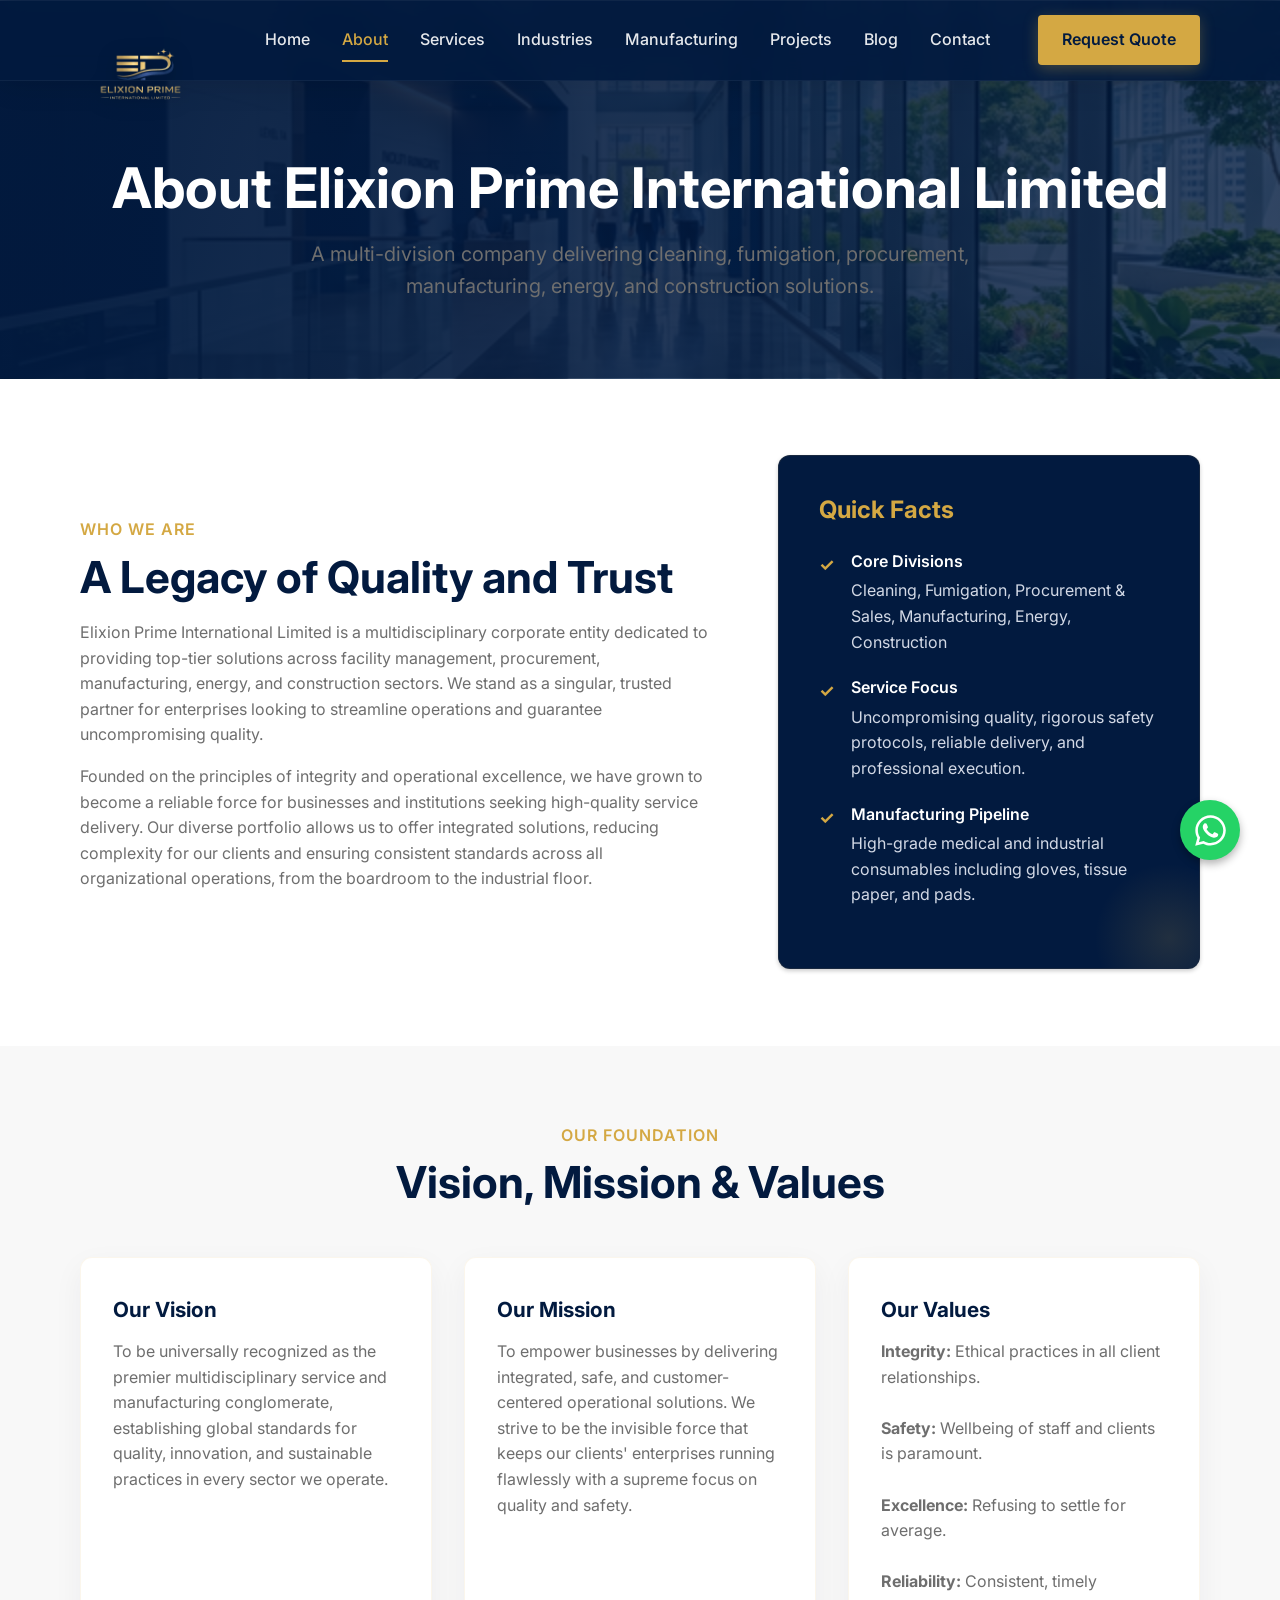
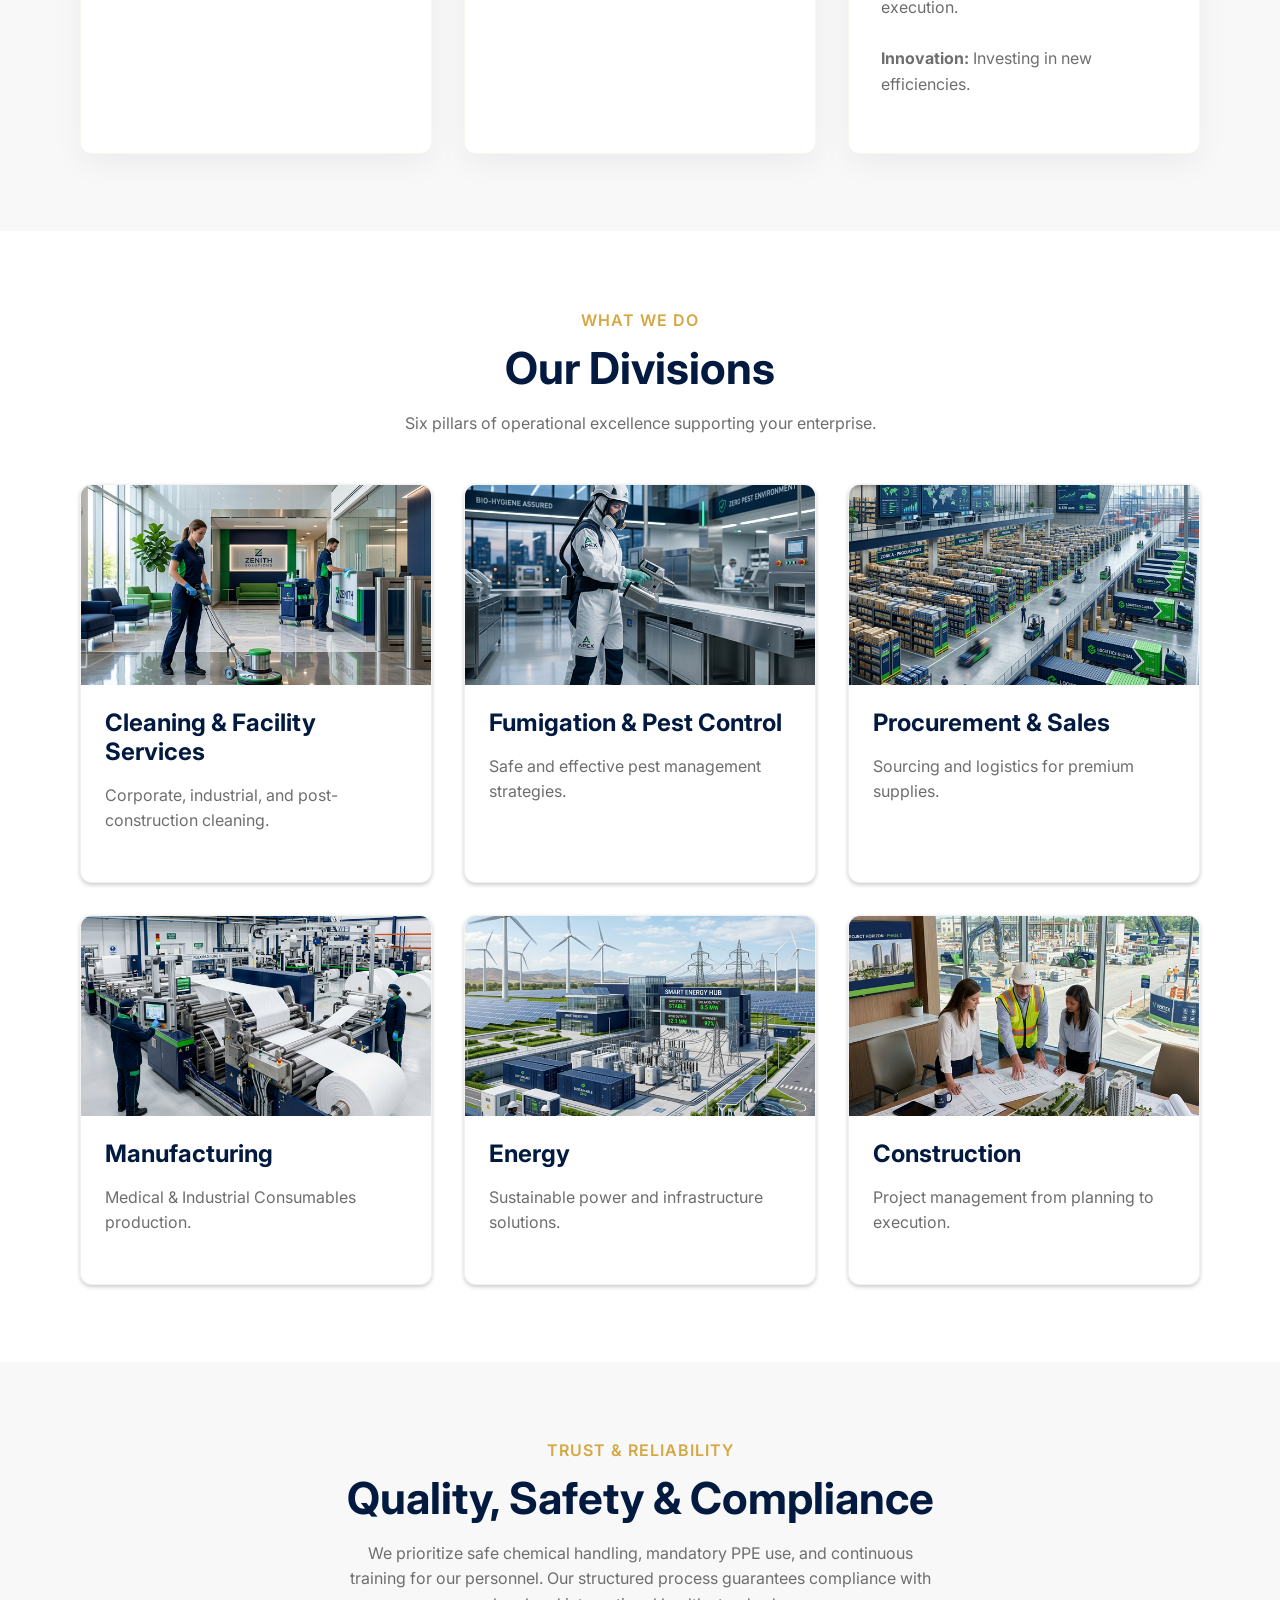
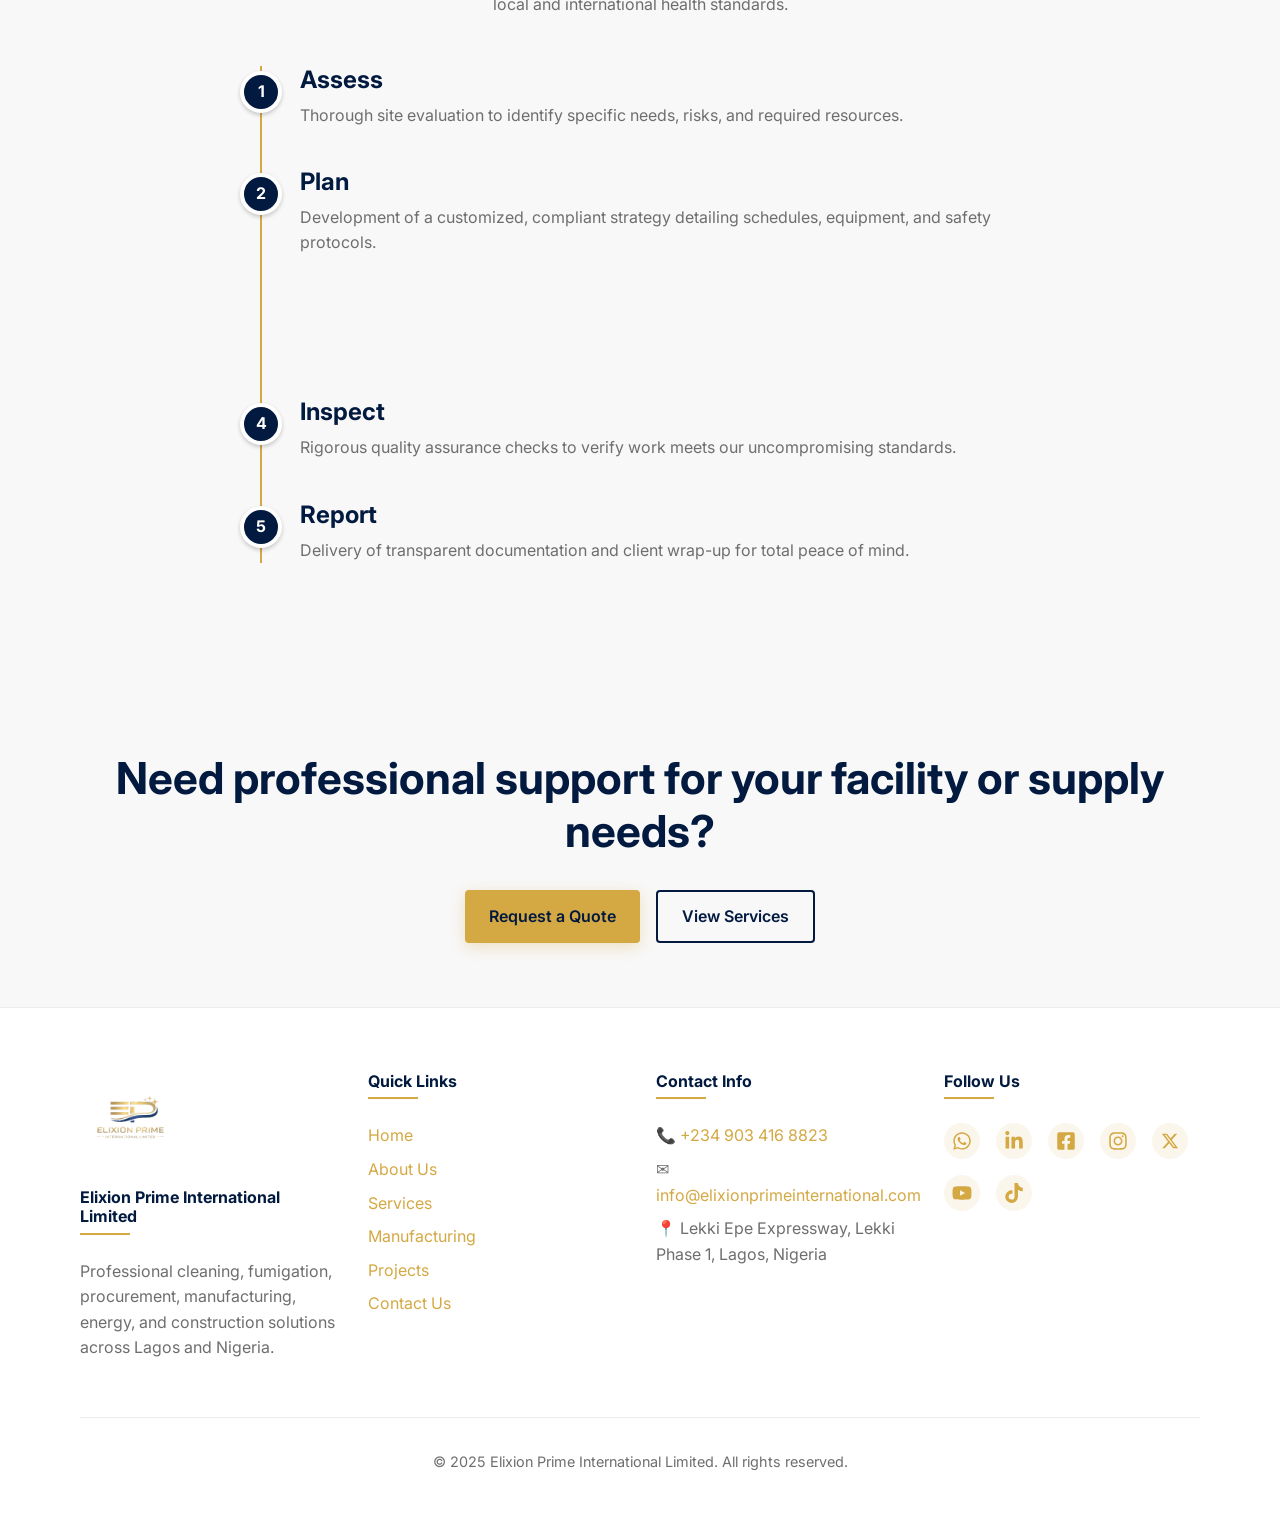
==== commit 3ba07926: "Add files via upload" ====
--- a/about.html
+++ b/about.html
@@ -435,6 +435,15 @@
             <a href="https://instagram.com/elixionprime" target="_blank" rel="noopener" aria-label="Instagram" style="display:flex; align-items:center; justify-content:center; width:36px; height:36px; border-radius:50%; background:rgba(212,168,67,0.1); color:var(--color-gold); transition:all 0.3s ease;">
                 <svg width="20" height="20" fill="currentColor" viewBox="0 0 448 512"><path d="M224.1 141c-63.6 0-114.9 51.3-114.9 114.9s51.3 114.9 114.9 114.9S339 319.5 339 255.9 287.7 141 224.1 141zm0 189.6c-41.1 0-74.7-33.5-74.7-74.7s33.5-74.7 74.7-74.7 74.7 33.5 74.7 74.7-33.6 74.7-74.7 74.7zm146.4-194.3c0 14.9-12 26.8-26.8 26.8-14.9 0-26.8-12-26.8-26.8s12-26.8 26.8-26.8 26.8 12 26.8 26.8zm76.1 27.2c-1.7-35.9-9.9-67.7-36.2-93.9-26.2-26.2-58-34.4-93.9-36.2-37-2.1-147.9-2.1-184.9 0-35.8 1.7-67.6 9.9-93.9 36.1s-34.4 58-36.2 93.9c-2.1 37-2.1 147.9 0 184.9 1.7 35.9 9.9 67.7 36.2 93.9s58 34.4 93.9 36.2c37 2.1 147.9 2.1 184.9 0 35.9-1.7 67.7-9.9 93.9-36.2 26.2-26.2 34.4-58 36.2-93.9 2.1-37 2.1-147.8 0-184.8zM398.8 388c-7.8 19.6-22.9 34.7-42.6 42.6-29.5 11.7-99.5 9-132.1 9s-102.7 2.6-132.1-9c-19.6-7.8-34.7-22.9-42.6-42.6-11.7-29.5-9-99.5-9-132.1s-2.6-102.7 9-132.1c7.8-19.6 22.9-34.7 42.6-42.6 29.5-11.7 99.5-9 132.1-9s102.7-2.6 132.1 9c19.6 7.8 34.7 22.9 42.6 42.6 11.7 29.5 9 99.5 9 132.1s2.7 102.7-9 132.1z"/></svg>
             </a>
+            <a href="https://x.com/elixionprime" target="_blank" rel="noopener" aria-label="X (Twitter)" style="display:flex; align-items:center; justify-content:center; width:36px; height:36px; border-radius:50%; background:rgba(212,168,67,0.1); color:var(--color-gold); transition:all 0.3s ease;">
+                <svg width="18" height="18" fill="currentColor" viewBox="0 0 512 512"><path d="M389.2 48h70.6L305.6 224.2 487 464H345L233.7 318.6 106.5 464H35.8L200.7 275.5 26.8 48H172.4L272.9 180.9 389.2 48zM364.4 421.8h39.1L151.1 88h-42L364.4 421.8z"/></svg>
+            </a>
+            <a href="https://youtube.com/@elixionprime" target="_blank" rel="noopener" aria-label="YouTube" style="display:flex; align-items:center; justify-content:center; width:36px; height:36px; border-radius:50%; background:rgba(212,168,67,0.1); color:var(--color-gold); transition:all 0.3s ease;">
+                <svg width="20" height="20" fill="currentColor" viewBox="0 0 576 512"><path d="M549.7 124.1c-6.3-23.7-24.8-42.3-48.3-48.6C458.8 64 288 64 288 64S117.2 64 74.6 75.5c-23.5 6.3-42 24.9-48.3 48.6-11.4 42.9-11.4 132.3-11.4 132.3s0 89.4 11.4 132.3c6.3 23.7 24.8 41.5 48.3 47.8C117.2 448 288 448 288 448s170.8 0 213.4-11.5c23.5-6.3 42-24.1 48.3-47.8 11.4-42.9 11.4-132.3 11.4-132.3s0-89.4-11.4-132.3zm-317.5 213.5V175.2l142.7 81.2-142.7 81.2z"/></svg>
+            </a>
+            <a href="https://tiktok.com/@elixionprime" target="_blank" rel="noopener" aria-label="TikTok" style="display:flex; align-items:center; justify-content:center; width:36px; height:36px; border-radius:50%; background:rgba(212,168,67,0.1); color:var(--color-gold); transition:all 0.3s ease;">
+                <svg width="20" height="20" fill="currentColor" viewBox="0 0 448 512"><path d="M448,209.91a210.06,210.06,0,0,1-122.77-39.25V349.38A162.55,162.55,0,1,1,185,188.31V278.2a74.62,74.62,0,1,0,52.23,71.18V0l88,0a121.18,121.18,0,0,0,1.86,22.17h0A122.18,122.18,0,0,0,381,102.39a121.43,121.43,0,0,0,67,20.14Z"/></svg>
+            </a>
           </div>
                 </div>
             </div>
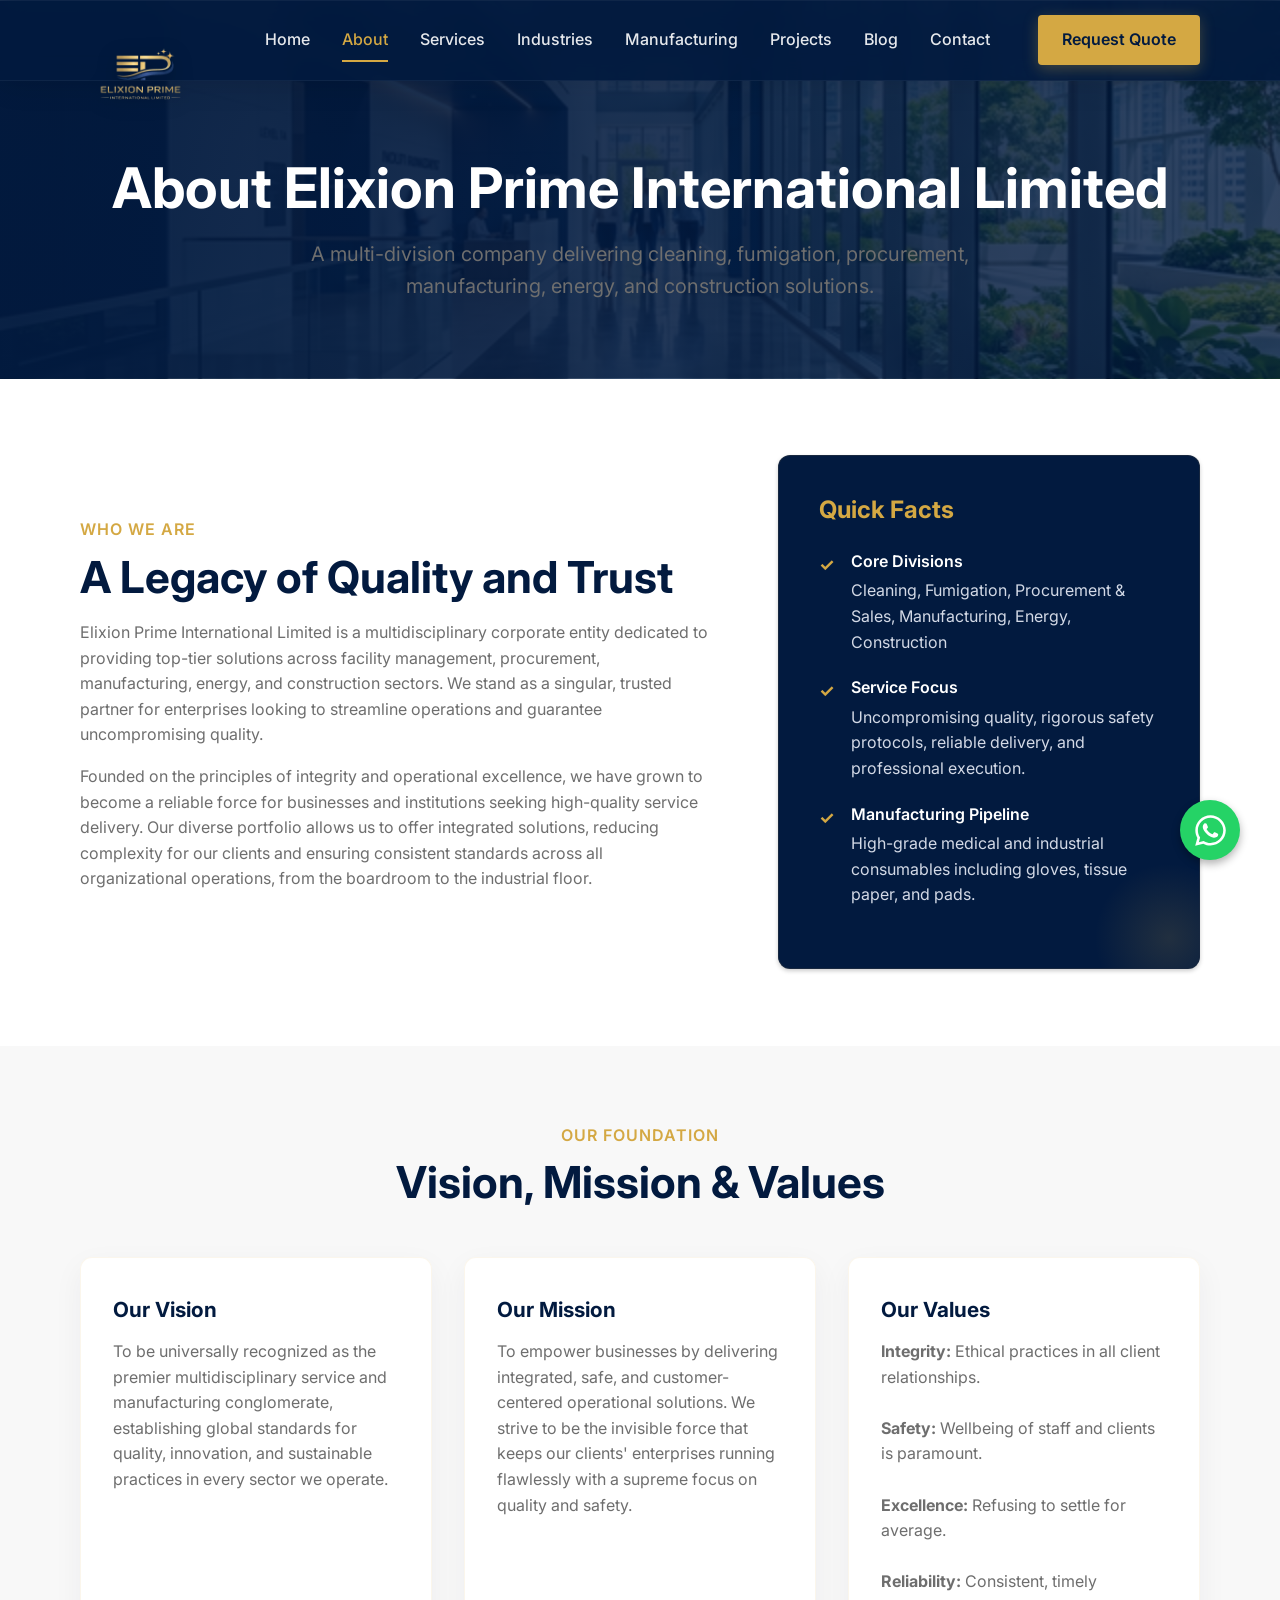
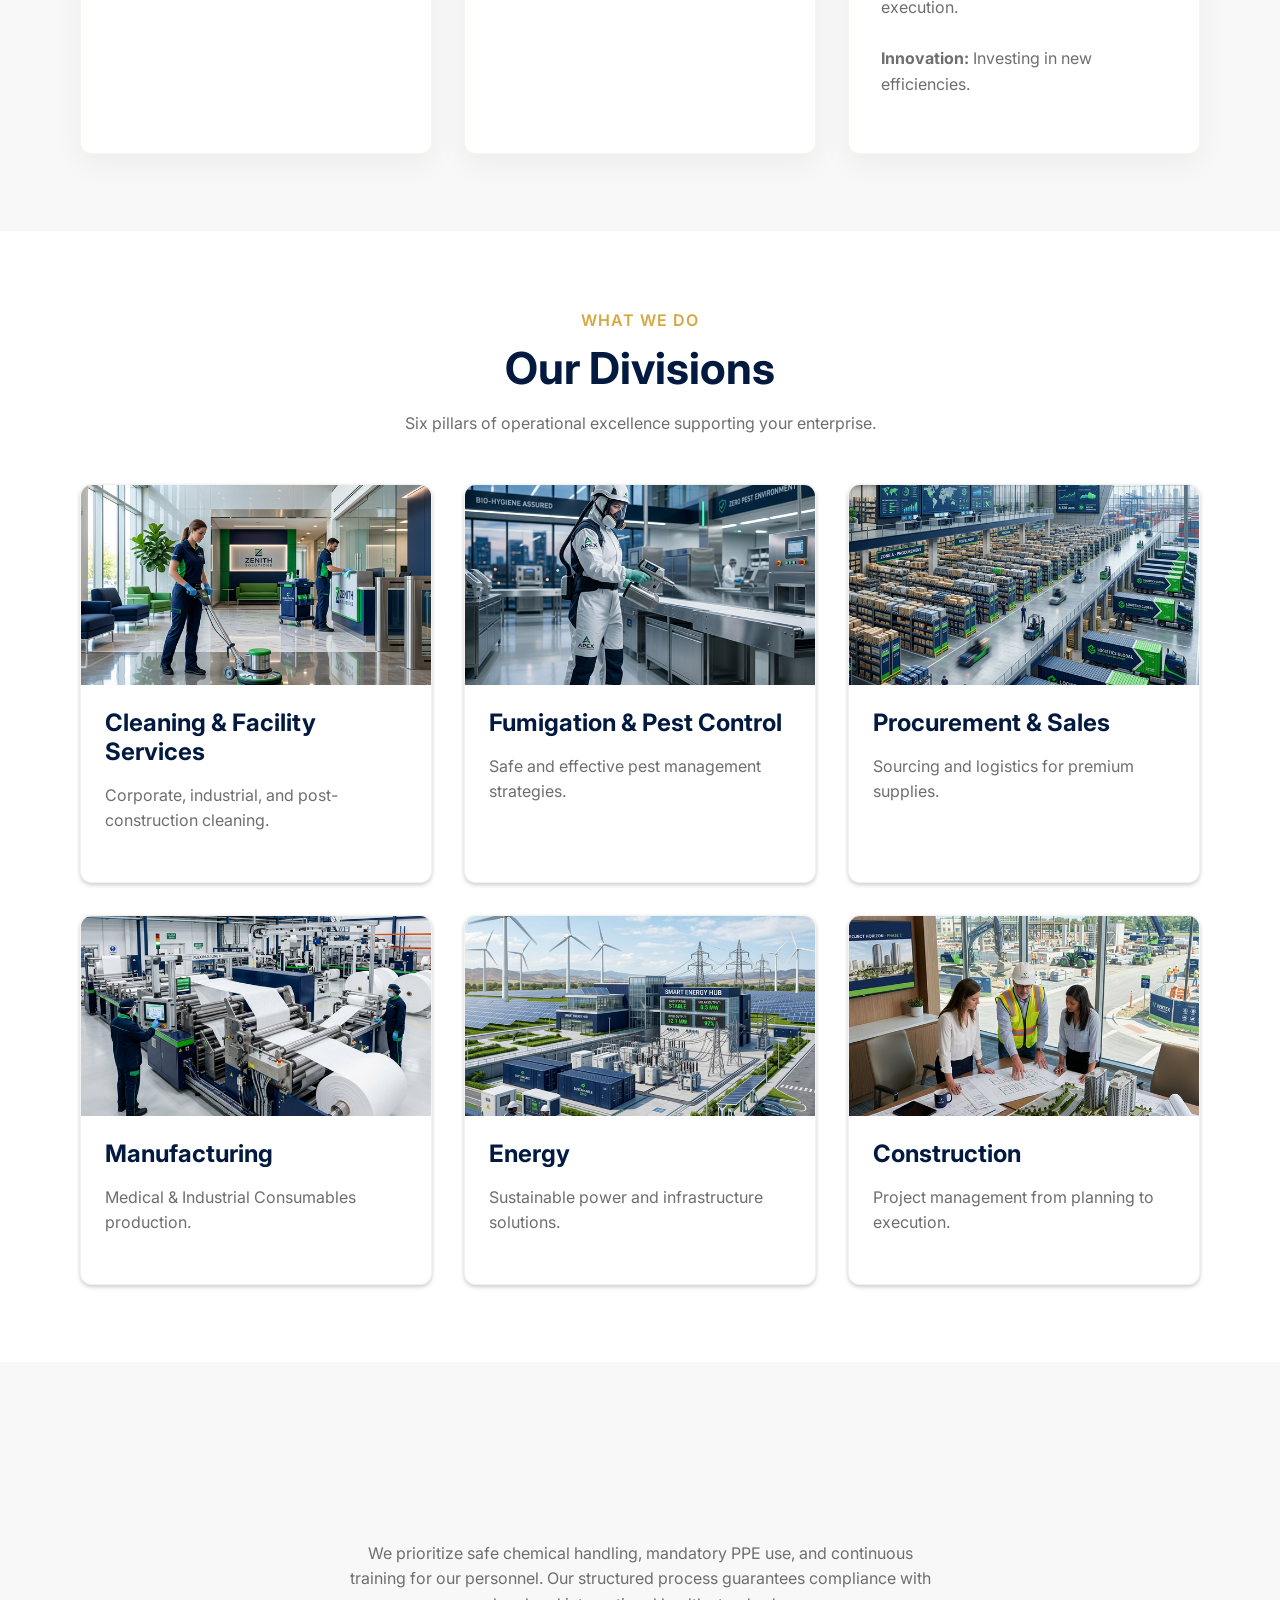
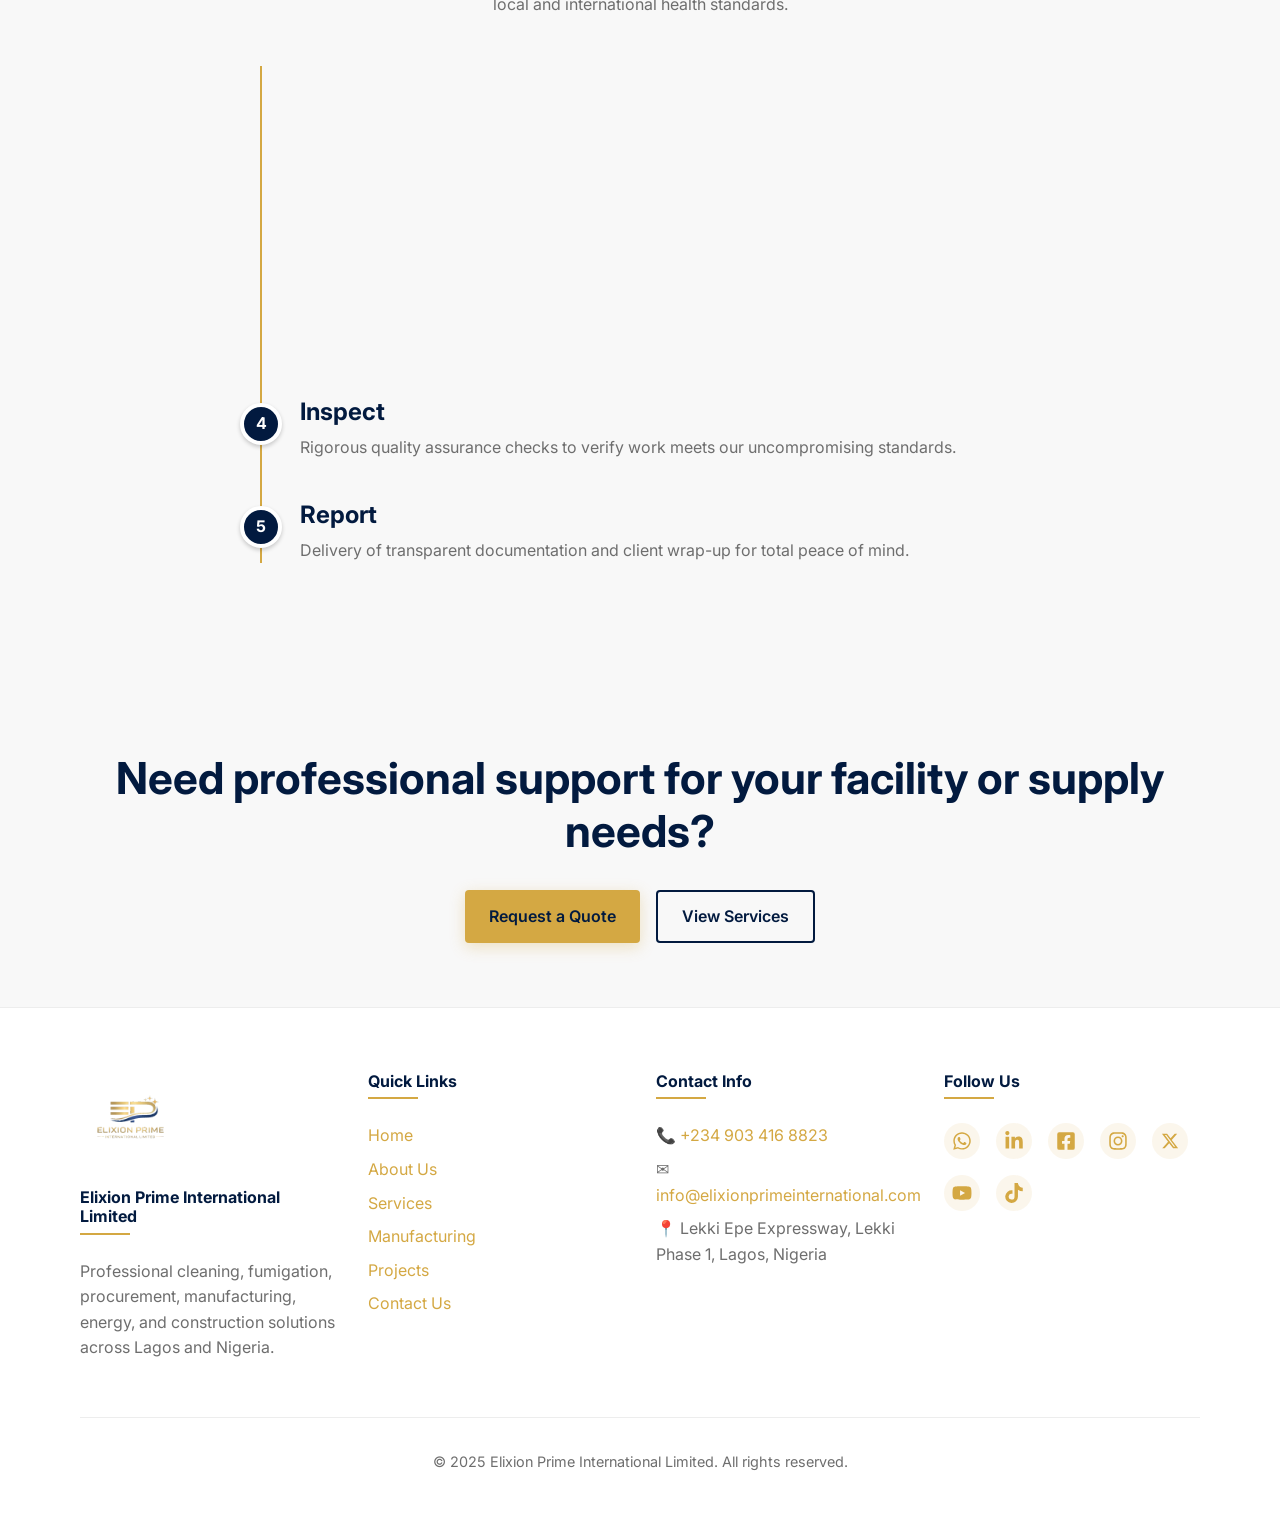
==== commit 0f454221: "Add files via upload" ====
--- a/about.html
+++ b/about.html
@@ -191,7 +191,7 @@
             <div class="dropdown-content">
               <a href="cleaning.html">Professional Cleaning</a>
               <a href="fumigation.html">Fumigation & Pest Control</a>
-              <a href="services.html">Procurement</a>
+              <a href="procurement.html">Procurement</a>
               <a href="manufacturing.html">Manufacturing</a>
               <a href="energy.html">Energy</a>
               <a href="construction.html">Construction</a>
@@ -304,7 +304,7 @@
                         <p class="card-text">Safe and effective pest management strategies.</p>
                     </div>
                 </a>
-                <a href="services.html" class="card">
+                <a href="procurement.html" class="card">
                     <img src="procurement-service.png" alt="Procurement" class="card-img" loading="lazy" decoding="async">
                     <div class="card-body">
                         <h3 class="card-title">Procurement & Sales</h3>
@@ -318,14 +318,14 @@
                         <p class="card-text">Medical & Industrial Consumables production.</p>
                     </div>
                 </a>
-                <a href="services.html" class="card">
+                <a href="energy.html" class="card">
                     <img src="energy-service.png" alt="Energy" class="card-img" loading="lazy" decoding="async">
                     <div class="card-body">
                         <h3 class="card-title">Energy</h3>
                         <p class="card-text">Sustainable power and infrastructure solutions.</p>
                     </div>
                 </a>
-                <a href="services.html" class="card">
+                <a href="construction.html" class="card">
                     <img src="construction-service.png" alt="Construction" class="card-img" loading="lazy" decoding="async">
                     <div class="card-body">
                         <h3 class="card-title">Construction</h3>
